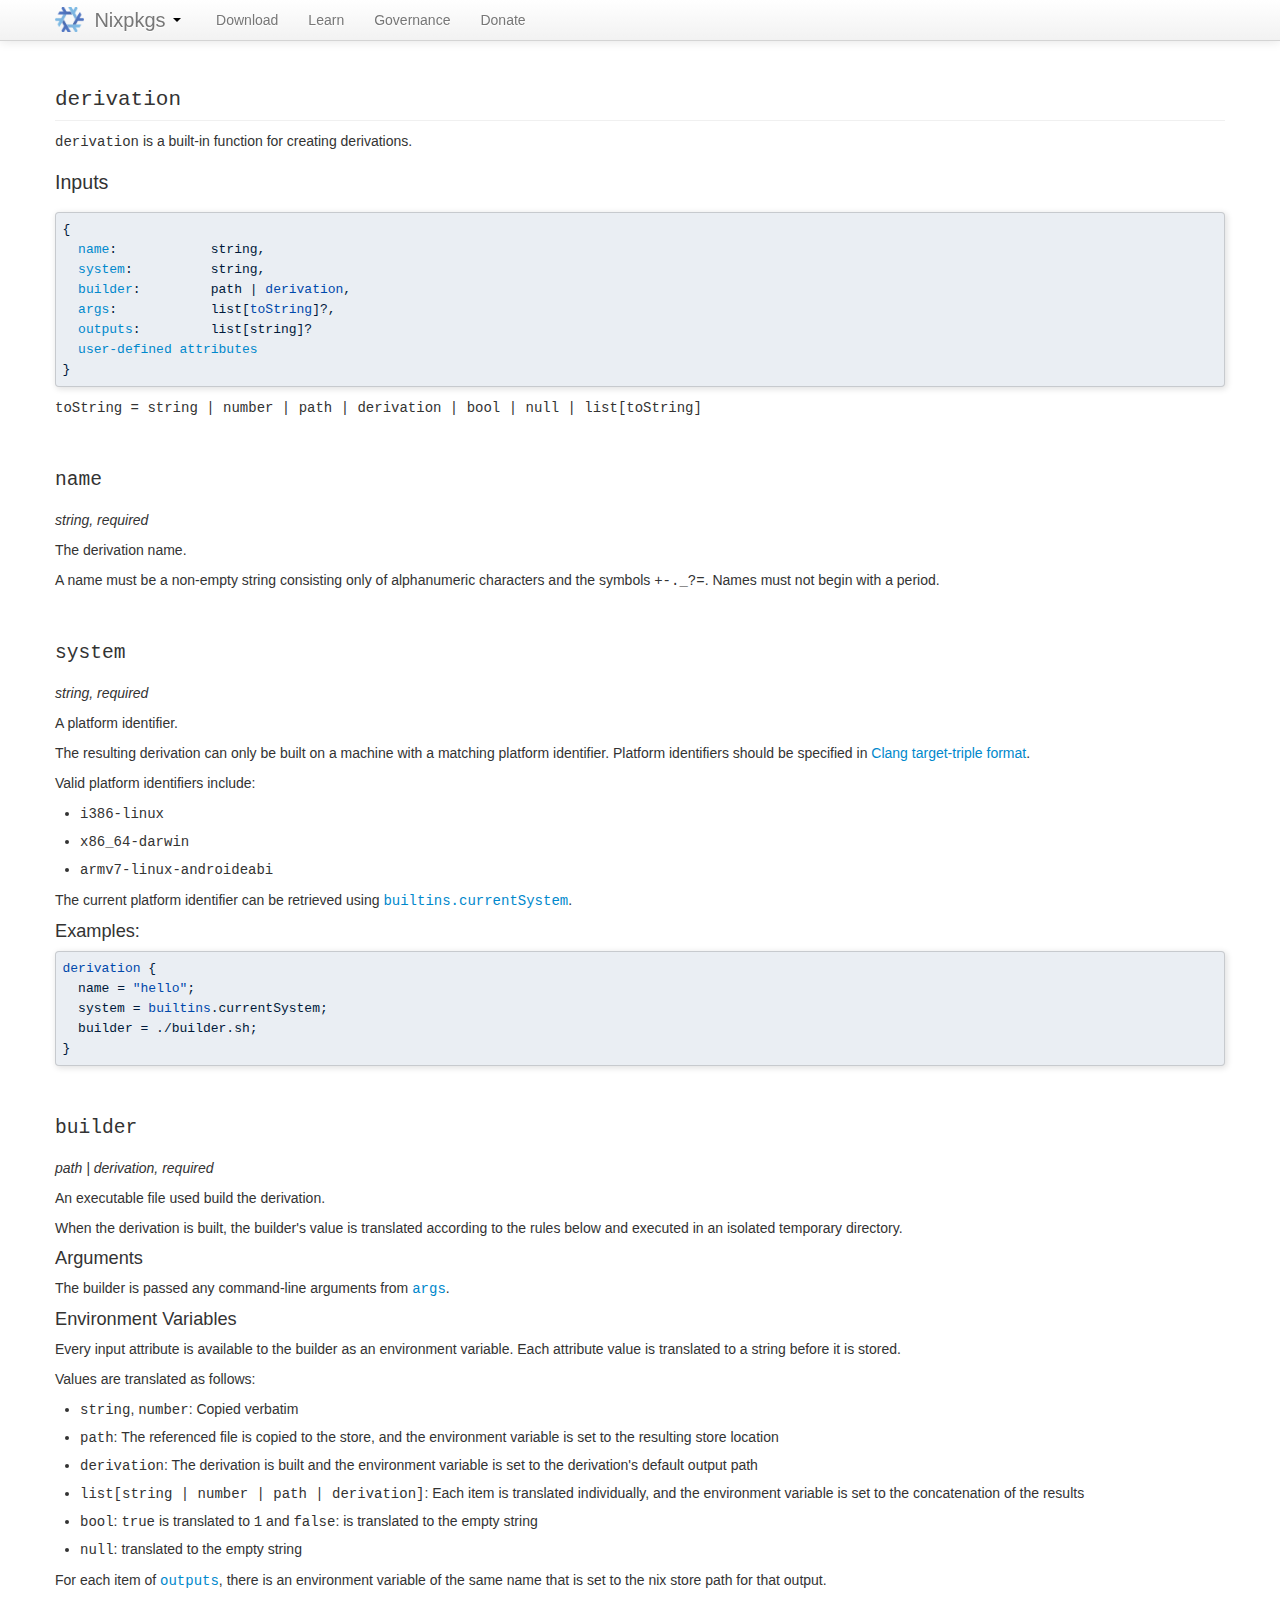
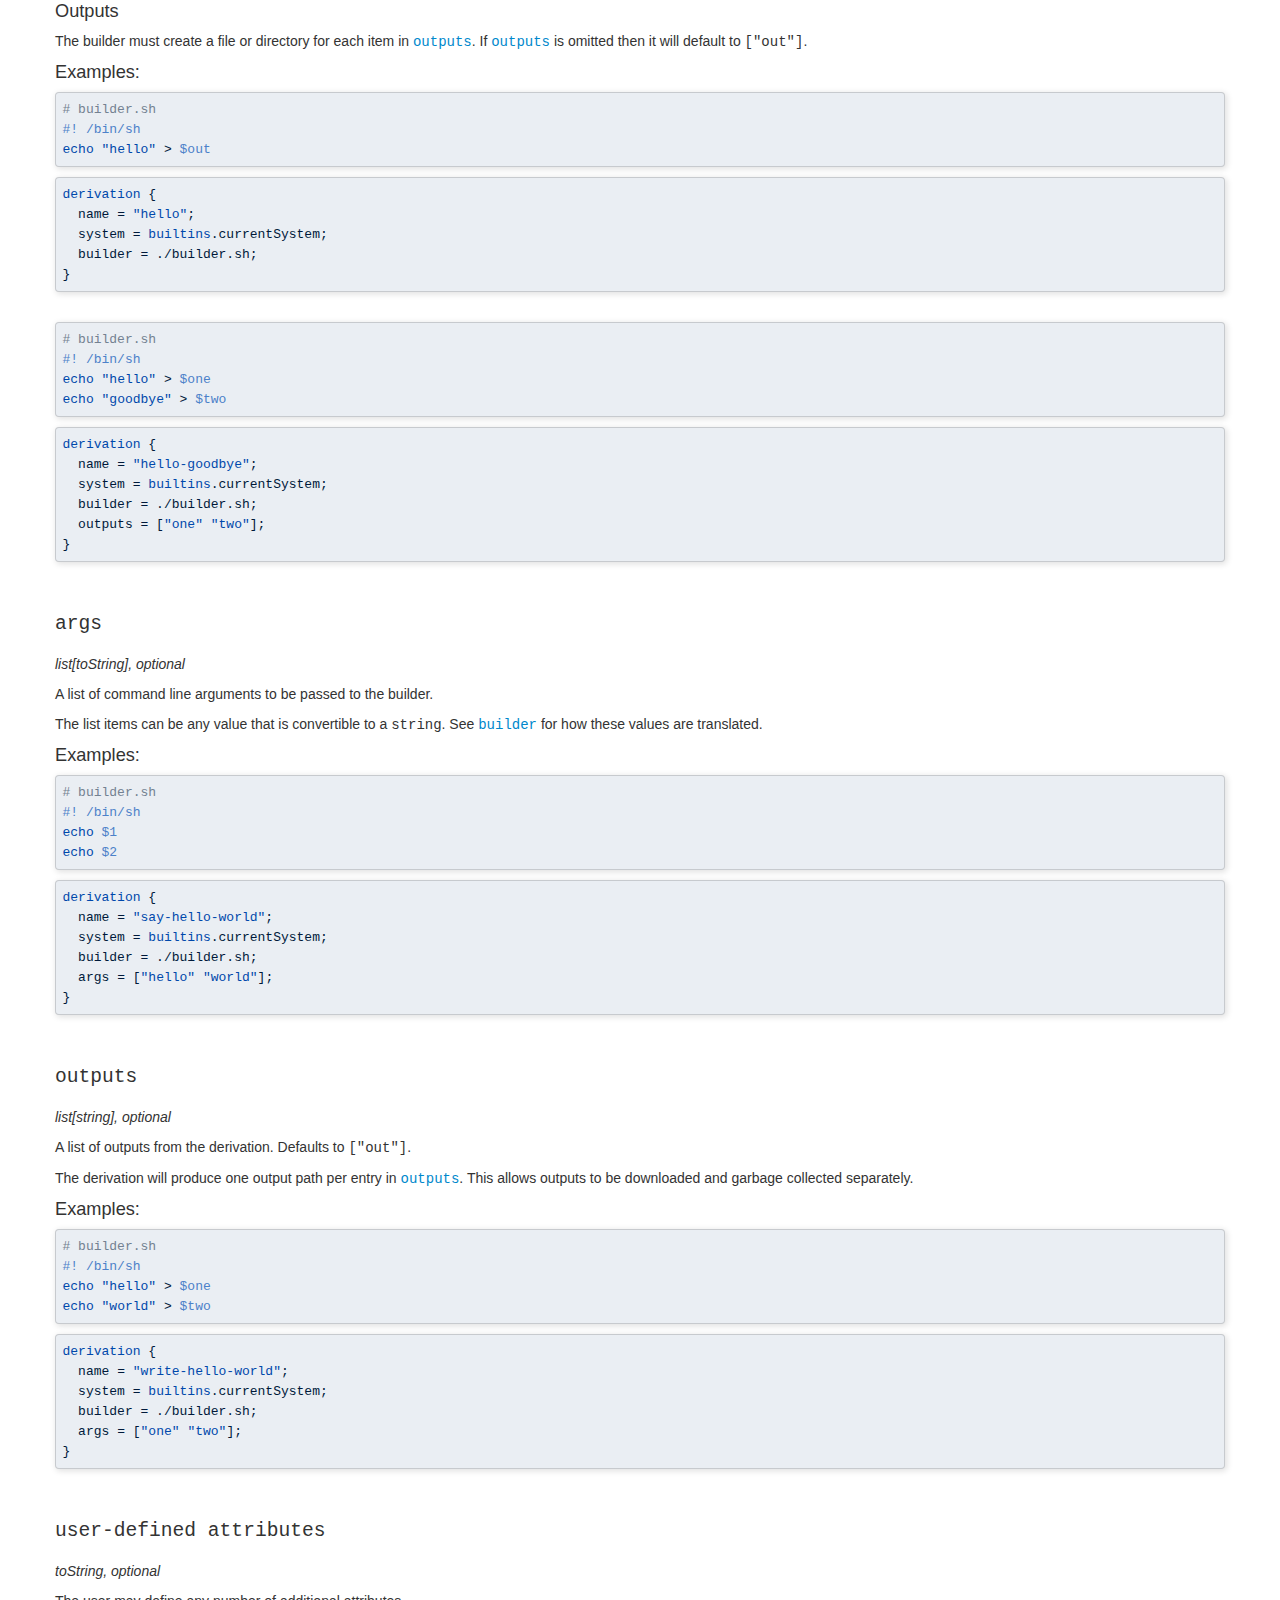
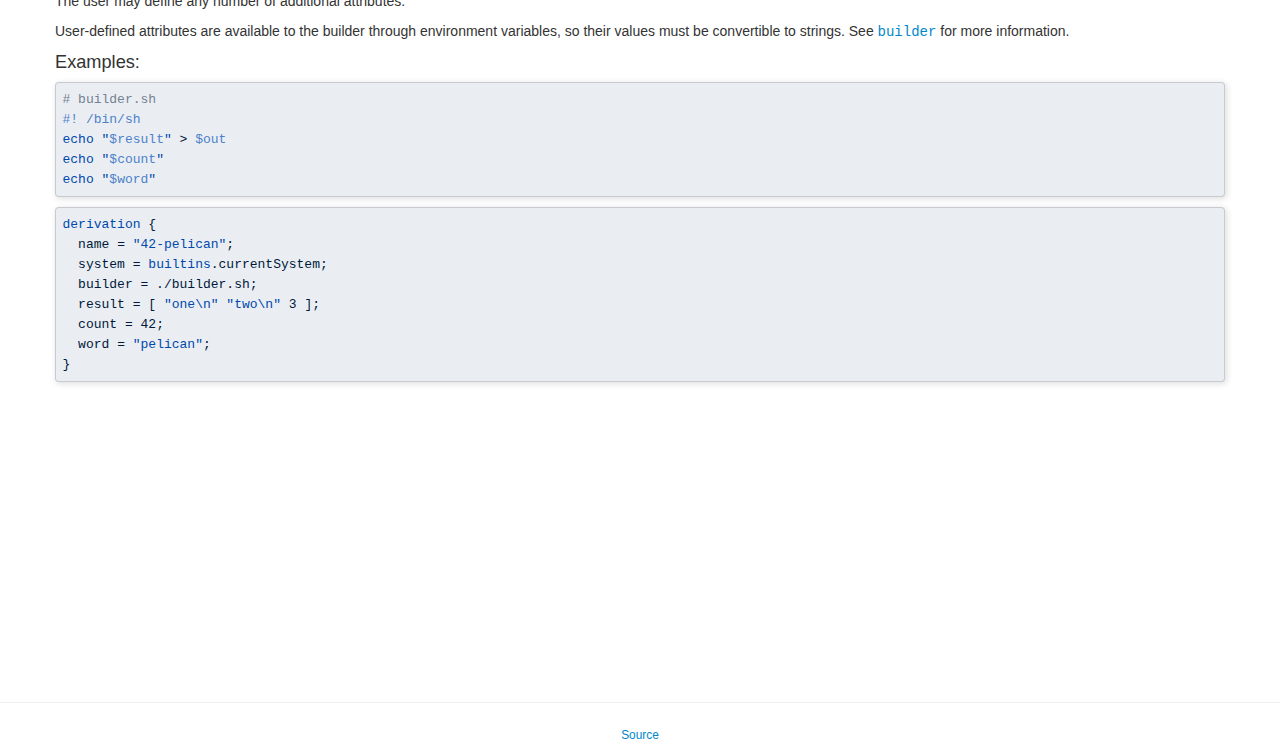
==== derivation.html @ ae9e979e "Fixed some typos" ====
<!DOCTYPE html>
<html lang="en"><head>
  <title>derivation - nixpkgs</title>

  <meta http-equiv="Content-Type" content="text/html; charset=UTF-8">
  <meta http-equiv="X-UA-Compatible" content="IE=Edge">

  <script type="text/javascript" src="Nixpkgs%20manual_files/jquery.js"></script>
  <script type="text/javascript" src="Nixpkgs%20manual_files/jquery-ui.js"></script>

  <meta name="viewport" content="width=device-width, initial-scale=1.0">

  <script type="text/javascript" src="Nixpkgs%20manual_files/bootstrap.js"></script>
  <style class="anchorjs"></style><link rel="stylesheet" href="Nixpkgs%20manual_files/bootstrap.css">

  <link rel="stylesheet" href="Nixpkgs%20manual_files/bootstrap-responsive.css">

  <link rel="stylesheet" href="Nixpkgs%20manual_files/nixos-site.css" type="text/css">

  <link rel="stylesheet" href="Nixpkgs%20manual_files/font-awesome.css">

  <link rel="shortcut icon" type="image/png" href="https://nixos.org/favicon.png">

  <meta name="google-site-verification" content="ir-07nYvo3u3x_VmkTO1wCfYJ8uC-SrVBGR7hZgqPSE">

</head>

<body>

  <div class="navbar navbar-fixed-top">
    <div class="navbar-inner">
      <div class="container">
        <button type="button" class="btn btn-navbar" data-toggle="collapse" data-target=".nav-collapse">
          <span class="icon-bar"></span>
          <span class="icon-bar"></span>
          <span class="icon-bar"></span>
        </button>
        <li class="dropdown brand">
          <a class="dropdown-toggle" href="#" data-toggle="dropdown">
            <img src="Nixpkgs%20manual_files/nix-wiki.png" alt="NixOS" class="logo">            Nixpkgs            <b class="caret"></b>
          </a>
          <ul class="dropdown-menu">
                        <li><a href="https://nixos.org/">Site Home</a></li>
            <li><a href="https://nixos.org/nixos">NixOS</a></li>
            <li><a href="https://nixos.org/nix">Nix</a></li>
            <li><a href="https://nixos.org/nixpkgs">Nixpkgs</a></li>
          </ul>
        </li>

        <div class="nav-collapse collapse">              <ul class="nav pull-left">
                <li><a href="https://nixos.org/download.html">Download</a></li>
                <li><a href="https://nixos.org/learn.html">Learn</a></li>
                <li><a href="https://nixos.org/governance.html">Governance</a></li>
                <li><a href="https://nixos.org/donate.html">Donate</a></li>
              </ul>
              <ul class="nav pull-right">
                <li><a href="https://github.com/NixOS/nixpkgs"><i class="fa fa-github"></i></a></li>
                  </ul>
        </div>
      </div>
    </div>
  </div>

  <div class="container main">
      <script xmlns="http://www.w3.org/1999/xhtml" src="Nixpkgs%20manual_files/highlight.js" type="text/javascript" xml:space="preserve"></script>
      <script xmlns="http://www.w3.org/1999/xhtml" src="Nixpkgs%20manual_files/loader.js" type="text/javascript" xml:space="preserve"></script>
      <link xmlns="http://www.w3.org/1999/xhtml" rel="stylesheet" type="text/css" href="Nixpkgs%20manual_files/overrides.css">
      <link xmlns="http://www.w3.org/1999/xhtml" rel="stylesheet" type="text/css" href="Nixpkgs%20manual_files/mono-blue.css">
      <div xmlns="http://www.w3.org/1999/xhtml" class="docbook">

          <section class="chapter">
              <section class="section">
                  <div class="titlepage">
                      <div>
                          <h2 class="title" style="clear: both">
                              <code class="literal">derivation</code>
                          </h2>
                      </div>
                      <p>
                          <code class="varname">derivation</code> is a built-in function for creating derivations.
                      </p>
                      <h3>Inputs</h3>
                      <pre class="programlisting hljs nix" xml:space="preserve">
{
  <a href="#derivation.name">name</a>:            string,
  <a href="#derivation.system">system</a>:          string,
  <a href="#derivation.builder">builder</a>:         path | derivation,
  <a href="#derivation.args">args</a>:            list[toString]?,
  <a href="#derivation.outputs">outputs</a>:         list[string]?
  <a href="#derivation.user-defined-attributes">user-defined attributes</a>
}</pre>
                      <p>
                          <code class="literal">toString = string | number | path | derivation | bool | null | list[toString]</code>
                      </p>
                      <br />

                      <h3 id="derivation.name"><code class="literal" >name</code></h3>
                      <p><i>string, required</i></p>
                      <p>The derivation name.</p>
                      <p>
                          A name must be a non-empty string consisting only of alphanumeric characters and the symbols
                          <code class="literal">+-._?=</code>. Names must not begin with a period.
                      </p>
                      <br />

                      <h3 id="derivation.system"><code class="literal" >system</code></h3>
                      <p><i>string, required</i></p>
                      <p>A platform identifier.</p>
                      <p>
                          The resulting derivation can only be built on a machine with a matching platform identifier.
                          Platform identifiers should be specified in
                          <a href="https://clang.llvm.org/docs/CrossCompilation.html">Clang target-triple format</a>.
                      </p>
                      <p>Valid platform identifiers include:</p>
                      <ul>
                          <li><code class="literal">i386-linux</code></li>
                          <li><code class="literal">x86_64-darwin</code></li>
                          <li><code class="literal">armv7-linux-androideabi</code></li>
                      </ul>
                      <p>The current platform identifier can be retrieved using
                          <a href="https://nixos.org/nix/manual/#ssec-builtins">
                              <code class="literal">builtins.currentSystem</code></a>.
                      </p>
                      <h4>Examples:</h4>
                      <pre class="programlisting hljs nix" xml:space="preserve">
derivation {
  name = "hello";
  system = builtins.currentSystem;
  builder = ./builder.sh;
}</pre>
                      <br />

                      <h3 id="derivation.builder"><code class="literal" >builder</code></h3>
                      <p><i>path | derivation, required</i></p>
                      <p>
                          An executable file used build the derivation.
                      </p>
                      <p>
                          When the derivation is built, the builder's value is translated according to the
                          rules below and executed in an isolated temporary directory.
                      </p>
                      <h4>Arguments</h4>
                      <p>
                          The builder is passed any command-line arguments from
                          <a href="#derivation.outputs"><code class="literal">args</code></a>.
                      </p>
                      <h4>Environment Variables</h4>
                      <p>
                          Every input attribute is available to the builder as an environment variable. Each attribute
                          value is translated to a string before it is stored.
                      </p>
                      <p>
                          Values are translated as follows:
                          <ul>
                              <li>
                                  <code class="literal">string</code>,
                                  <code class="literal">number</code>: Copied verbatim
                              </li>
                              <li>
                                  <code class="literal">path</code>: The referenced file is copied to the store,
                                  and the environment variable is set to the resulting store location
                              </li>
                              <li>
                                  <code class="literal">derivation</code>: The derivation is built
                                  and the environment variable is set to the derivation's default output path
                              </li>
                              <li>
                                  <code class="literal">list[string | number | path | derivation]</code>:
                                  Each item is translated individually, and the environment variable
                                  is set to the concatenation of the results
                              </li>
                              <li>
                                  <code class="literal">bool</code>:
                                  <code class="literal">true</code> is translated to
                                  <code class="literal">1</code> and
                                  <code class="literal">false</code>: is translated to the empty string
                              </li>
                              <li>
                              <code class="literal">null</code>: translated to the empty string
                              </li>
                          </ul>
                      </p>
                      <p>
                          For each item of <a href="#derivation.outputs"><code class="literal">outputs</code></a>,
                          there is an environment variable of the same name that is set to the nix store path
                          for that output.
                      </p>
                      <h4>Outputs</h4>
                      <p>
                          The builder must create a file or directory for each item in
                          <a href="#derivation.outputs"><code class="literal">outputs</code></a>.
                          If <a href="#derivation.outputs"><code class="literal">outputs</code></a> is omitted then
                          it will default to <code class="literal">["out"]</code>.
                      </p>
                      <h4>Examples:</h4>
                      <pre class="programlisting hljs bash" xml:space="preserve">
# builder.sh
#! /bin/sh
echo "hello" > $out
</pre>
                      <pre class="programlisting hljs nix" xml:space="preserve">
derivation {
  name = "hello";
  system = builtins.currentSystem;
  builder = ./builder.sh;
}</pre>
                      <br />
                      <pre class="programlisting hljs bash" xml:space="preserve">
# builder.sh
#! /bin/sh
echo "hello" > $one
echo "goodbye" > $two</pre>
                      <pre class="programlisting hljs nix" xml:space="preserve">
derivation {
  name = "hello-goodbye";
  system = builtins.currentSystem;
  builder = ./builder.sh;
  outputs = ["one" "two"];
}</pre>
                      <br />

                      <h3 id="derivation.args"><code class="literal">args</code></h3>
                      <p><i>list[toString], optional</i></p>
                      <p>
                          A list of command line arguments to be passed to the builder.
                      </p>
                      <p>
                          The list items can be any value that is convertible to a
                          <code class="literal">string</code>. See
                          <a href="#derivation.builder"><code class="literal">builder</code></a> for how these values
                          are translated.
                      </p>
                      <h4>Examples:</h4>
                      <pre class="programlisting hljs bash" xml:space="preserve">
# builder.sh
#! /bin/sh
echo $1
echo $2</pre>
                      <pre class="programlisting hljs nix" xml:space="preserve">
derivation {
  name = "say-hello-world";
  system = builtins.currentSystem;
  builder = ./builder.sh;
  args = ["hello" "world"];
}</pre>
                      <br />

                      <h3 id="derivation.outputs"><code class="literal">outputs</code></h3>
                      <p><i>list[string], optional</i></p>
                      <p>
                          A list of outputs from the derivation. Defaults to <code class="literal">["out"]</code>.
                      </p>
                      <p>
                          The derivation will produce one output path per entry in
                          <a href="#derivation.outputs"><code class="literal">outputs</code></a>.
                          This allows outputs to be downloaded and garbage collected separately.
                      </p>
                      <h4>Examples:</h4>
                      <pre class="programlisting hljs bash" xml:space="preserve">
# builder.sh
#! /bin/sh
echo "hello" > $one
echo "world" > $two</pre>
                      <pre class="programlisting hljs nix" xml:space="preserve">
derivation {
  name = "write-hello-world";
  system = builtins.currentSystem;
  builder = ./builder.sh;
  args = ["one" "two"];
}</pre>
                      <br />

                      <h3 id="derivation.user-defined-attributes"><code class="literal">user-defined attributes</code></h3>
                      <p><i>toString, optional</i></p>
                      <p>
                          The user may define any number of additional attributes.
                      </p>
                      <p>
                          User-defined attributes are available to the builder through environment variables,
                          so their values must be convertible to strings. See
                          <a href="#derivation.builder"><code class="builder">builder</code></a> for more information.
                      </p>
                      <h4>Examples:</h4>
                      <pre class="programlisting hljs bash" xml:space="preserve">
# builder.sh
#! /bin/sh
echo "$result" > $out
echo "$count"
echo "$word"</pre>
                      <pre class="programlisting hljs nix" xml:space="preserve">
derivation {
  name = "42-pelican";
  system = builtins.currentSystem;
  builder = ./builder.sh;
  result = [ "one\n" "two\n" 3 ];
  count = 42;
  word = "pelican";
}</pre>
                      <br />

                      <div style="min-height: 30vh">
                          <!-- padding so that make the final item sits higher on the screen when in focus -->
                      </div>

                  </div>
              </section>
          </section>
  </div>

  </div><ul xmlns="http://www.w3.org/1999/xhtml" class="hidden"></ul>

    <div class="footer">
      <hr>
      <center>
        <small class="muted">          <a href="https://github.com/NixOS/nixpkgs/tree/master/doc">Source</a>        </small>
      </center>
    </div>

  </div>

  <script>
    $(document).ready(function () {
      $(".nixos-popover").popover({});
    });
  </script>
  <script src="Nixpkgs%20manual_files/anchor.js"></script>
  <script>
    anchors.add('h1,h2,h3');
  </script>



</body></html>
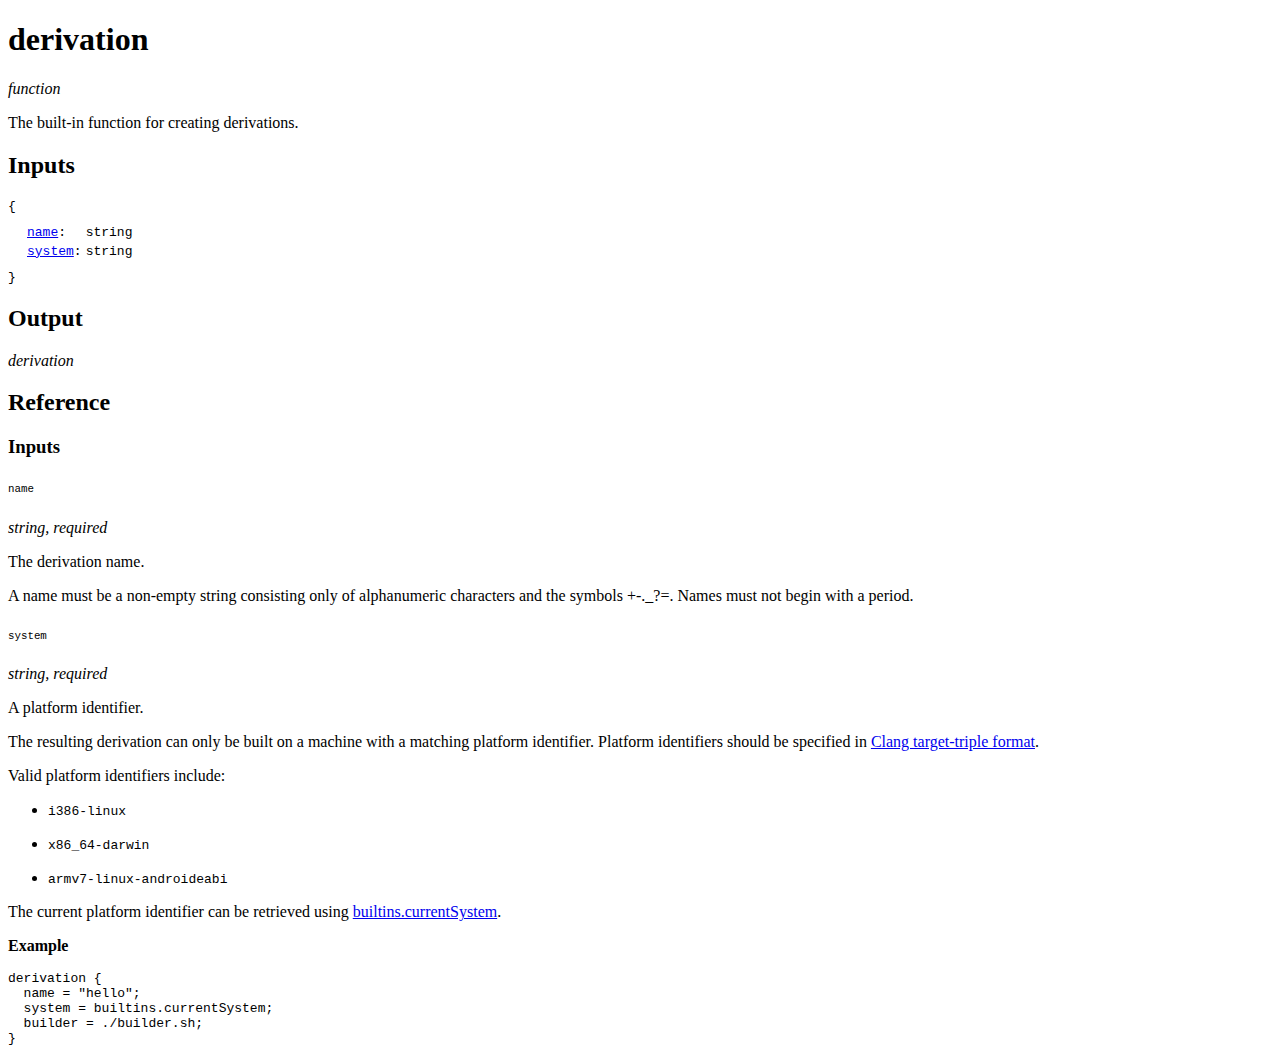
==== commit 6fc4f0d6: "add lists to markup" ====
--- a/derivation.html
+++ b/derivation.html
@@ -1,333 +1,70 @@
-<!DOCTYPE html>
-<html lang="en"><head>
-  <title>derivation - nixpkgs</title>
-
-  <meta http-equiv="Content-Type" content="text/html; charset=UTF-8">
-  <meta http-equiv="X-UA-Compatible" content="IE=Edge">
-
-  <script type="text/javascript" src="Nixpkgs%20manual_files/jquery.js"></script>
-  <script type="text/javascript" src="Nixpkgs%20manual_files/jquery-ui.js"></script>
-
-  <meta name="viewport" content="width=device-width, initial-scale=1.0">
-
-  <script type="text/javascript" src="Nixpkgs%20manual_files/bootstrap.js"></script>
-  <style class="anchorjs"></style><link rel="stylesheet" href="Nixpkgs%20manual_files/bootstrap.css">
-
-  <link rel="stylesheet" href="Nixpkgs%20manual_files/bootstrap-responsive.css">
-
-  <link rel="stylesheet" href="Nixpkgs%20manual_files/nixos-site.css" type="text/css">
-
-  <link rel="stylesheet" href="Nixpkgs%20manual_files/font-awesome.css">
-
-  <link rel="shortcut icon" type="image/png" href="https://nixos.org/favicon.png">
-
-  <meta name="google-site-verification" content="ir-07nYvo3u3x_VmkTO1wCfYJ8uC-SrVBGR7hZgqPSE">
-
+<!doctype html>
+<head>
+<meta charset="UTF-8">
+<title>derivation</title>
+<link rel="stylesheet" href="style.css">
+<link rel="preconnect" href="https://fonts.googleapis.com">
+<link rel="preconnect" href="https://fonts.gstatic.com" crossorigin>
+<link href="https://fonts.googleapis.com/css2?family=Overpass:wght@100;200;300;400;500;600;700;800;900&family=Roboto:wght@100;300;400;500;700;900&display=swap" rel="stylesheet">
 </head>
-
 <body>
-
-  <div class="navbar navbar-fixed-top">
-    <div class="navbar-inner">
-      <div class="container">
-        <button type="button" class="btn btn-navbar" data-toggle="collapse" data-target=".nav-collapse">
-          <span class="icon-bar"></span>
-          <span class="icon-bar"></span>
-          <span class="icon-bar"></span>
-        </button>
-        <li class="dropdown brand">
-          <a class="dropdown-toggle" href="#" data-toggle="dropdown">
-            <img src="Nixpkgs%20manual_files/nix-wiki.png" alt="NixOS" class="logo">            Nixpkgs            <b class="caret"></b>
-          </a>
-          <ul class="dropdown-menu">
-                        <li><a href="https://nixos.org/">Site Home</a></li>
-            <li><a href="https://nixos.org/nixos">NixOS</a></li>
-            <li><a href="https://nixos.org/nix">Nix</a></li>
-            <li><a href="https://nixos.org/nixpkgs">Nixpkgs</a></li>
-          </ul>
-        </li>
-
-        <div class="nav-collapse collapse">              <ul class="nav pull-left">
-                <li><a href="https://nixos.org/download.html">Download</a></li>
-                <li><a href="https://nixos.org/learn.html">Learn</a></li>
-                <li><a href="https://nixos.org/governance.html">Governance</a></li>
-                <li><a href="https://nixos.org/donate.html">Donate</a></li>
-              </ul>
-              <ul class="nav pull-right">
-                <li><a href="https://github.com/NixOS/nixpkgs"><i class="fa fa-github"></i></a></li>
-                  </ul>
-        </div>
-      </div>
-    </div>
-  </div>
-
-  <div class="container main">
-      <script xmlns="http://www.w3.org/1999/xhtml" src="Nixpkgs%20manual_files/highlight.js" type="text/javascript" xml:space="preserve"></script>
-      <script xmlns="http://www.w3.org/1999/xhtml" src="Nixpkgs%20manual_files/loader.js" type="text/javascript" xml:space="preserve"></script>
-      <link xmlns="http://www.w3.org/1999/xhtml" rel="stylesheet" type="text/css" href="Nixpkgs%20manual_files/overrides.css">
-      <link xmlns="http://www.w3.org/1999/xhtml" rel="stylesheet" type="text/css" href="Nixpkgs%20manual_files/mono-blue.css">
-      <div xmlns="http://www.w3.org/1999/xhtml" class="docbook">
-
-          <section class="chapter">
-              <section class="section">
-                  <div class="titlepage">
-                      <div>
-                          <h2 class="title" style="clear: both">
-                              <code class="literal">derivation</code>
-                          </h2>
-                      </div>
-                      <p>
-                          <code class="varname">derivation</code> is a built-in function for creating derivations.
-                      </p>
-                      <h3>Inputs</h3>
-                      <pre class="programlisting hljs nix" xml:space="preserve">
-{
-  <a href="#derivation.name">name</a>:            string,
-  <a href="#derivation.system">system</a>:          string,
-  <a href="#derivation.builder">builder</a>:         path | derivation,
-  <a href="#derivation.args">args</a>:            list[toString]?,
-  <a href="#derivation.outputs">outputs</a>:         list[string]?
-  <a href="#derivation.user-defined-attributes">user-defined attributes</a>
-}</pre>
-                      <p>
-                          <code class="literal">toString = string | number | path | derivation | bool | null | list[toString]</code>
-                      </p>
-                      <br />
-
-                      <h3 id="derivation.name"><code class="literal" >name</code></h3>
-                      <p><i>string, required</i></p>
-                      <p>The derivation name.</p>
-                      <p>
-                          A name must be a non-empty string consisting only of alphanumeric characters and the symbols
-                          <code class="literal">+-._?=</code>. Names must not begin with a period.
-                      </p>
-                      <br />
-
-                      <h3 id="derivation.system"><code class="literal" >system</code></h3>
-                      <p><i>string, required</i></p>
-                      <p>A platform identifier.</p>
-                      <p>
-                          The resulting derivation can only be built on a machine with a matching platform identifier.
-                          Platform identifiers should be specified in
-                          <a href="https://clang.llvm.org/docs/CrossCompilation.html">Clang target-triple format</a>.
-                      </p>
-                      <p>Valid platform identifiers include:</p>
-                      <ul>
-                          <li><code class="literal">i386-linux</code></li>
-                          <li><code class="literal">x86_64-darwin</code></li>
-                          <li><code class="literal">armv7-linux-androideabi</code></li>
-                      </ul>
-                      <p>The current platform identifier can be retrieved using
-                          <a href="https://nixos.org/nix/manual/#ssec-builtins">
-                              <code class="literal">builtins.currentSystem</code></a>.
-                      </p>
-                      <h4>Examples:</h4>
-                      <pre class="programlisting hljs nix" xml:space="preserve">
-derivation {
+<h1>derivation</h1>
+<p><i>function</i></p><p>The built-in function for creating derivations.</p>
+<h2>Inputs</h2>
+<div class="code">
+<code><p style="margin-top: 0.5rem; margin-bottom: 0.5rem;">{</p>
+<table style="padding-left: 1rem;">
+<tbody>
+<tr>
+<td><a href="#reference-inputs-name">name</a>:</td>
+<td>string</td>
+</tr>
+<tr>
+<td><a href="#reference-inputs-system">system</a>:</td>
+<td>string</td>
+</tr>
+</tbody>
+</table>
+<p style="margin-top: 0.5rem; margin-bottom: 0.5rem">}</p>
+</code>
+</div>
+<h2>Output</h2>
+<i><p>derivation</i></p>
+<h2>Reference</h2>
+<h3>Inputs</h3>
+<h5 id="reference-inputs-name" style="font-weight: 500;"><code>name</code></h5>
+<p><i>string, required</i></p><p>
+The derivation name.</p>
+<p>
+A name must be a non-empty string consisting only of alphanumeric characters and the symbols +-._?=. Names must not begin with a period.</p>
+<h5 id="reference-inputs-system" style="font-weight: 500;"><code>system</code></h5>
+<p><i>string, required</i></p><p>
+A platform identifier.</p>
+<p>
+The resulting derivation can only be built on a machine with a matching platform identifier. Platform identifiers should be specified in <a href=https://clang.llvm.org/docs/CrossCompilation.html>Clang target-triple format</a>.</p>
+<p>
+Valid platform identifiers include:</p>
+<ul>
+<li>
+<p>
+<code>i386-linux</code></p>
+</li>
+<li>
+<p>
+<code>x86_64-darwin</code></p>
+</li>
+<li>
+<p>
+<code>armv7-linux-androideabi</code></p>
+</li>
+</ul>
+<p>
+The current platform identifier can be retrieved using <a href=https://nixos.org/nix/manual/#ssec-builtins>builtins.currentSystem</a>.</p>
+<p>
+<b>Example</b></p>
+<pre><code>derivation {
   name = "hello";
   system = builtins.currentSystem;
   builder = ./builder.sh;
-}</pre>
-                      <br />
-
-                      <h3 id="derivation.builder"><code class="literal" >builder</code></h3>
-                      <p><i>path | derivation, required</i></p>
-                      <p>
-                          An executable file used build the derivation.
-                      </p>
-                      <p>
-                          When the derivation is built, the builder's value is translated according to the
-                          rules below and executed in an isolated temporary directory.
-                      </p>
-                      <h4>Arguments</h4>
-                      <p>
-                          The builder is passed any command-line arguments from
-                          <a href="#derivation.outputs"><code class="literal">args</code></a>.
-                      </p>
-                      <h4>Environment Variables</h4>
-                      <p>
-                          Every input attribute is available to the builder as an environment variable. Each attribute
-                          value is translated to a string before it is stored.
-                      </p>
-                      <p>
-                          Values are translated as follows:
-                          <ul>
-                              <li>
-                                  <code class="literal">string</code>,
-                                  <code class="literal">number</code>: Copied verbatim
-                              </li>
-                              <li>
-                                  <code class="literal">path</code>: The referenced file is copied to the store,
-                                  and the environment variable is set to the resulting store location
-                              </li>
-                              <li>
-                                  <code class="literal">derivation</code>: The derivation is built
-                                  and the environment variable is set to the derivation's default output path
-                              </li>
-                              <li>
-                                  <code class="literal">list[string | number | path | derivation]</code>:
-                                  Each item is translated individually, and the environment variable
-                                  is set to the concatenation of the results
-                              </li>
-                              <li>
-                                  <code class="literal">bool</code>:
-                                  <code class="literal">true</code> is translated to
-                                  <code class="literal">1</code> and
-                                  <code class="literal">false</code>: is translated to the empty string
-                              </li>
-                              <li>
-                              <code class="literal">null</code>: translated to the empty string
-                              </li>
-                          </ul>
-                      </p>
-                      <p>
-                          For each item of <a href="#derivation.outputs"><code class="literal">outputs</code></a>,
-                          there is an environment variable of the same name that is set to the nix store path
-                          for that output.
-                      </p>
-                      <h4>Outputs</h4>
-                      <p>
-                          The builder must create a file or directory for each item in
-                          <a href="#derivation.outputs"><code class="literal">outputs</code></a>.
-                          If <a href="#derivation.outputs"><code class="literal">outputs</code></a> is omitted then
-                          it will default to <code class="literal">["out"]</code>.
-                      </p>
-                      <h4>Examples:</h4>
-                      <pre class="programlisting hljs bash" xml:space="preserve">
-# builder.sh
-#! /bin/sh
-echo "hello" > $out
-</pre>
-                      <pre class="programlisting hljs nix" xml:space="preserve">
-derivation {
-  name = "hello";
-  system = builtins.currentSystem;
-  builder = ./builder.sh;
-}</pre>
-                      <br />
-                      <pre class="programlisting hljs bash" xml:space="preserve">
-# builder.sh
-#! /bin/sh
-echo "hello" > $one
-echo "goodbye" > $two</pre>
-                      <pre class="programlisting hljs nix" xml:space="preserve">
-derivation {
-  name = "hello-goodbye";
-  system = builtins.currentSystem;
-  builder = ./builder.sh;
-  outputs = ["one" "two"];
-}</pre>
-                      <br />
-
-                      <h3 id="derivation.args"><code class="literal">args</code></h3>
-                      <p><i>list[toString], optional</i></p>
-                      <p>
-                          A list of command line arguments to be passed to the builder.
-                      </p>
-                      <p>
-                          The list items can be any value that is convertible to a
-                          <code class="literal">string</code>. See
-                          <a href="#derivation.builder"><code class="literal">builder</code></a> for how these values
-                          are translated.
-                      </p>
-                      <h4>Examples:</h4>
-                      <pre class="programlisting hljs bash" xml:space="preserve">
-# builder.sh
-#! /bin/sh
-echo $1
-echo $2</pre>
-                      <pre class="programlisting hljs nix" xml:space="preserve">
-derivation {
-  name = "say-hello-world";
-  system = builtins.currentSystem;
-  builder = ./builder.sh;
-  args = ["hello" "world"];
-}</pre>
-                      <br />
-
-                      <h3 id="derivation.outputs"><code class="literal">outputs</code></h3>
-                      <p><i>list[string], optional</i></p>
-                      <p>
-                          A list of outputs from the derivation. Defaults to <code class="literal">["out"]</code>.
-                      </p>
-                      <p>
-                          The derivation will produce one output path per entry in
-                          <a href="#derivation.outputs"><code class="literal">outputs</code></a>.
-                          This allows outputs to be downloaded and garbage collected separately.
-                      </p>
-                      <h4>Examples:</h4>
-                      <pre class="programlisting hljs bash" xml:space="preserve">
-# builder.sh
-#! /bin/sh
-echo "hello" > $one
-echo "world" > $two</pre>
-                      <pre class="programlisting hljs nix" xml:space="preserve">
-derivation {
-  name = "write-hello-world";
-  system = builtins.currentSystem;
-  builder = ./builder.sh;
-  args = ["one" "two"];
-}</pre>
-                      <br />
-
-                      <h3 id="derivation.user-defined-attributes"><code class="literal">user-defined attributes</code></h3>
-                      <p><i>toString, optional</i></p>
-                      <p>
-                          The user may define any number of additional attributes.
-                      </p>
-                      <p>
-                          User-defined attributes are available to the builder through environment variables,
-                          so their values must be convertible to strings. See
-                          <a href="#derivation.builder"><code class="builder">builder</code></a> for more information.
-                      </p>
-                      <h4>Examples:</h4>
-                      <pre class="programlisting hljs bash" xml:space="preserve">
-# builder.sh
-#! /bin/sh
-echo "$result" > $out
-echo "$count"
-echo "$word"</pre>
-                      <pre class="programlisting hljs nix" xml:space="preserve">
-derivation {
-  name = "42-pelican";
-  system = builtins.currentSystem;
-  builder = ./builder.sh;
-  result = [ "one\n" "two\n" 3 ];
-  count = 42;
-  word = "pelican";
-}</pre>
-                      <br />
-
-                      <div style="min-height: 30vh">
-                          <!-- padding so that make the final item sits higher on the screen when in focus -->
-                      </div>
-
-                  </div>
-              </section>
-          </section>
-  </div>
-
-  </div><ul xmlns="http://www.w3.org/1999/xhtml" class="hidden"></ul>
-
-    <div class="footer">
-      <hr>
-      <center>
-        <small class="muted">          <a href="https://github.com/NixOS/nixpkgs/tree/master/doc">Source</a>        </small>
-      </center>
-    </div>
-
-  </div>
-
-  <script>
-    $(document).ready(function () {
-      $(".nixos-popover").popover({});
-    });
-  </script>
-  <script src="Nixpkgs%20manual_files/anchor.js"></script>
-  <script>
-    anchors.add('h1,h2,h3');
-  </script>
-
-
-
-</body></html>
+}</code></pre>
+</body>
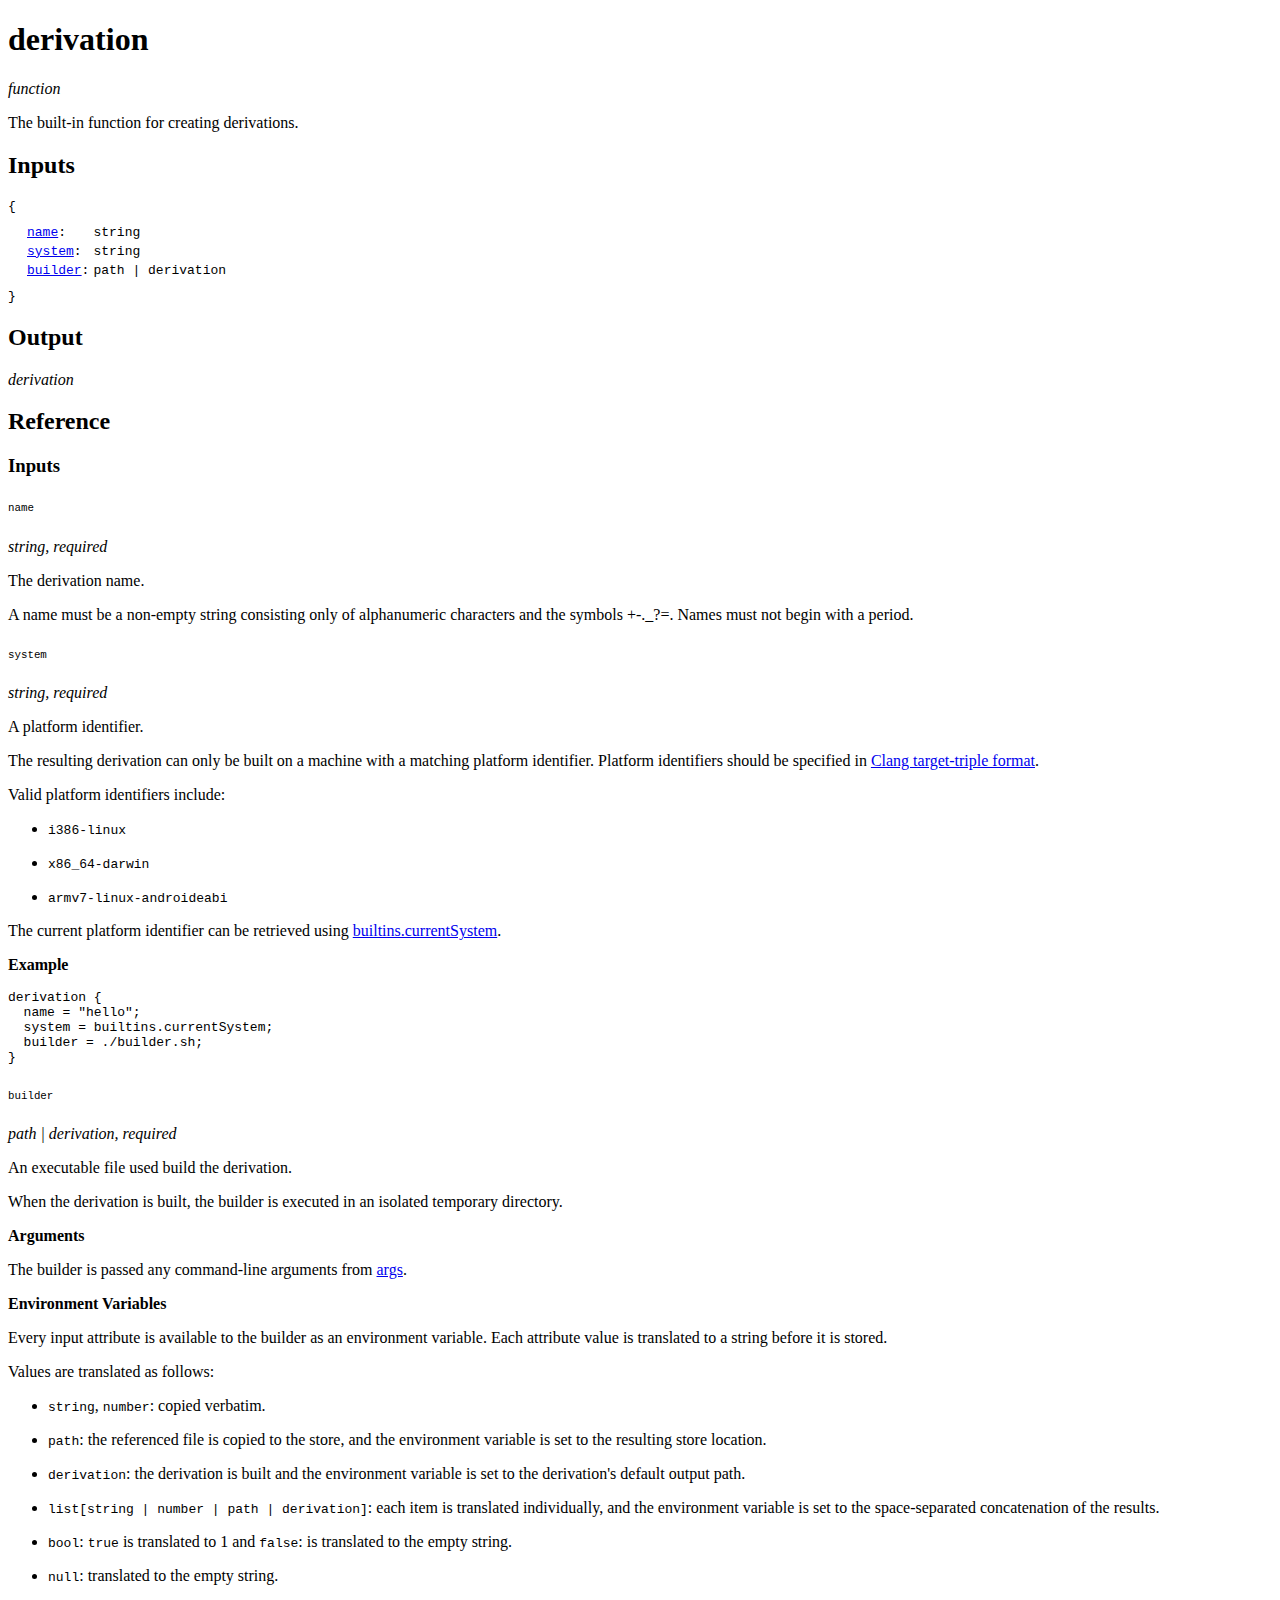
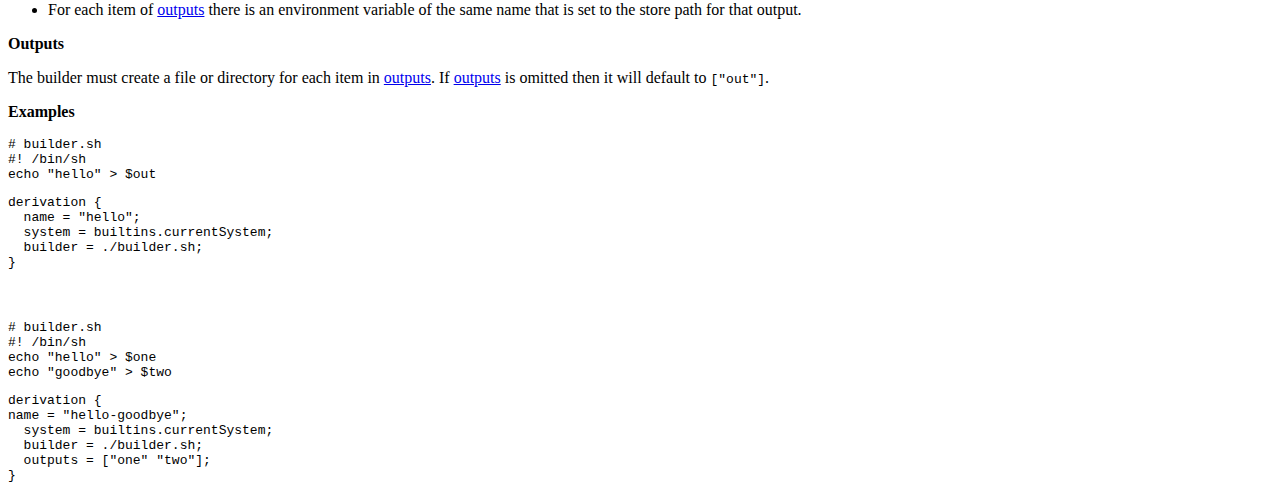
==== commit 4a4e87f7: "port builder docs" ====
--- a/derivation.html
+++ b/derivation.html
@@ -22,6 +22,10 @@
 <tr>
 <td><a href="#reference-inputs-system">system</a>:</td>
 <td>string</td>
+</tr>
+<tr>
+<td><a href="#reference-inputs-builder">builder</a>:</td>
+<td>path | derivation</td>
 </tr>
 </tbody>
 </table>
@@ -67,4 +71,75 @@
   system = builtins.currentSystem;
   builder = ./builder.sh;
 }</code></pre>
+<h5 id="reference-inputs-builder" style="font-weight: 500;"><code>builder</code></h5>
+<p><i>path | derivation, required</i></p><p>
+An executable file used build the derivation.</p>
+<p>
+When the derivation is built, the builder is executed in an isolated temporary directory.</p>
+<p>
+<b>Arguments</b></p>
+<p>
+The builder is passed any command-line arguments from <a href=#reference-inputs-args>args</a>.</p>
+<p>
+<b>Environment Variables</b></p>
+<p>
+Every input attribute is available to the builder as an environment variable. Each attribute value is translated to a string before it is stored.</p>
+<p>
+Values are translated as follows:</p>
+<ul>
+<li>
+<p>
+<code>string</code>, <code>number</code>: copied verbatim.</p>
+</li>
+<li>
+<p>
+<code>path</code>: the referenced file is copied to the store, and the environment variable is set to the resulting store location.</p>
+</li>
+<li>
+<p>
+<code>derivation</code>: the derivation is built and the environment variable is set to the derivation's default output path.</p>
+</li>
+<li>
+<p>
+<code>list[string | number | path | derivation]</code>: each item is translated individually, and the environment variable is set to the space-separated concatenation of the results.</p>
+</li>
+<li>
+<p>
+<code>bool</code>: <code>true</code> is translated to 1 and <code>false</code>: is translated to the empty string.</p>
+</li>
+<li>
+<p>
+<code>null</code>: translated to the empty string.</p>
+</li>
+<li>
+<p>
+For each item of <a href=#reference-inputs-outputs>outputs</a> there is an environment variable of the same name that is set to the store path for that output.</p>
+</li>
+</ul>
+<p>
+<b>Outputs</b></p>
+<p>
+The builder must create a file or directory for each item in <a href=#reference-inputs-outputs>outputs</a>. If <a href=#reference-inputs-outputs>outputs</a> is omitted then it will default to <code>["out"]</code>.</p>
+<p>
+<b>Examples</b></p>
+<pre><code># builder.sh
+#! /bin/sh
+echo "hello" > $out</code></pre>
+<pre><code>derivation {
+  name = "hello";
+  system = builtins.currentSystem;
+  builder = ./builder.sh;
+}</code></pre>
+<p>
+&nbsp;</p>
+<pre><code># builder.sh
+#! /bin/sh
+echo "hello" > $one
+echo "goodbye" > $two</code></pre>
+<pre><code>derivation {
+name = "hello-goodbye";
+  system = builtins.currentSystem;
+  builder = ./builder.sh;
+  outputs = ["one" "two"];
+}</code></pre>
 </body>
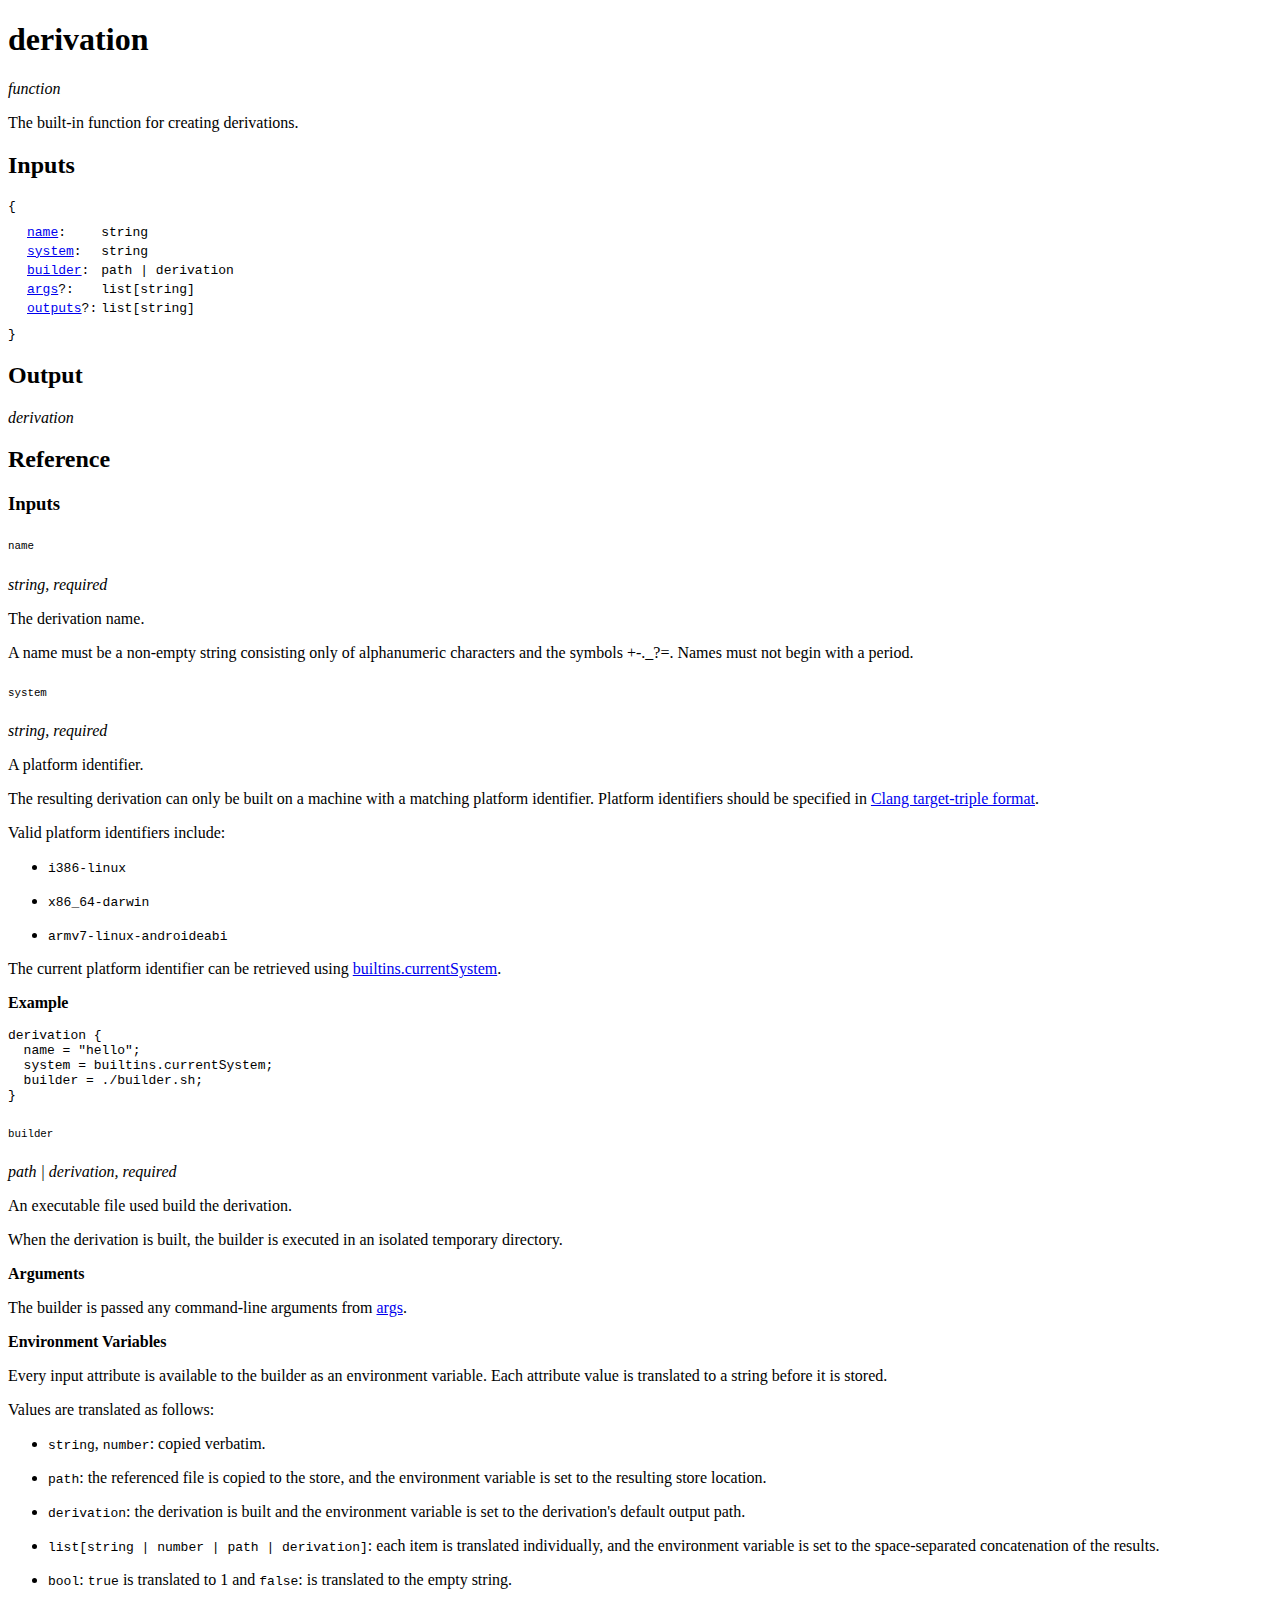
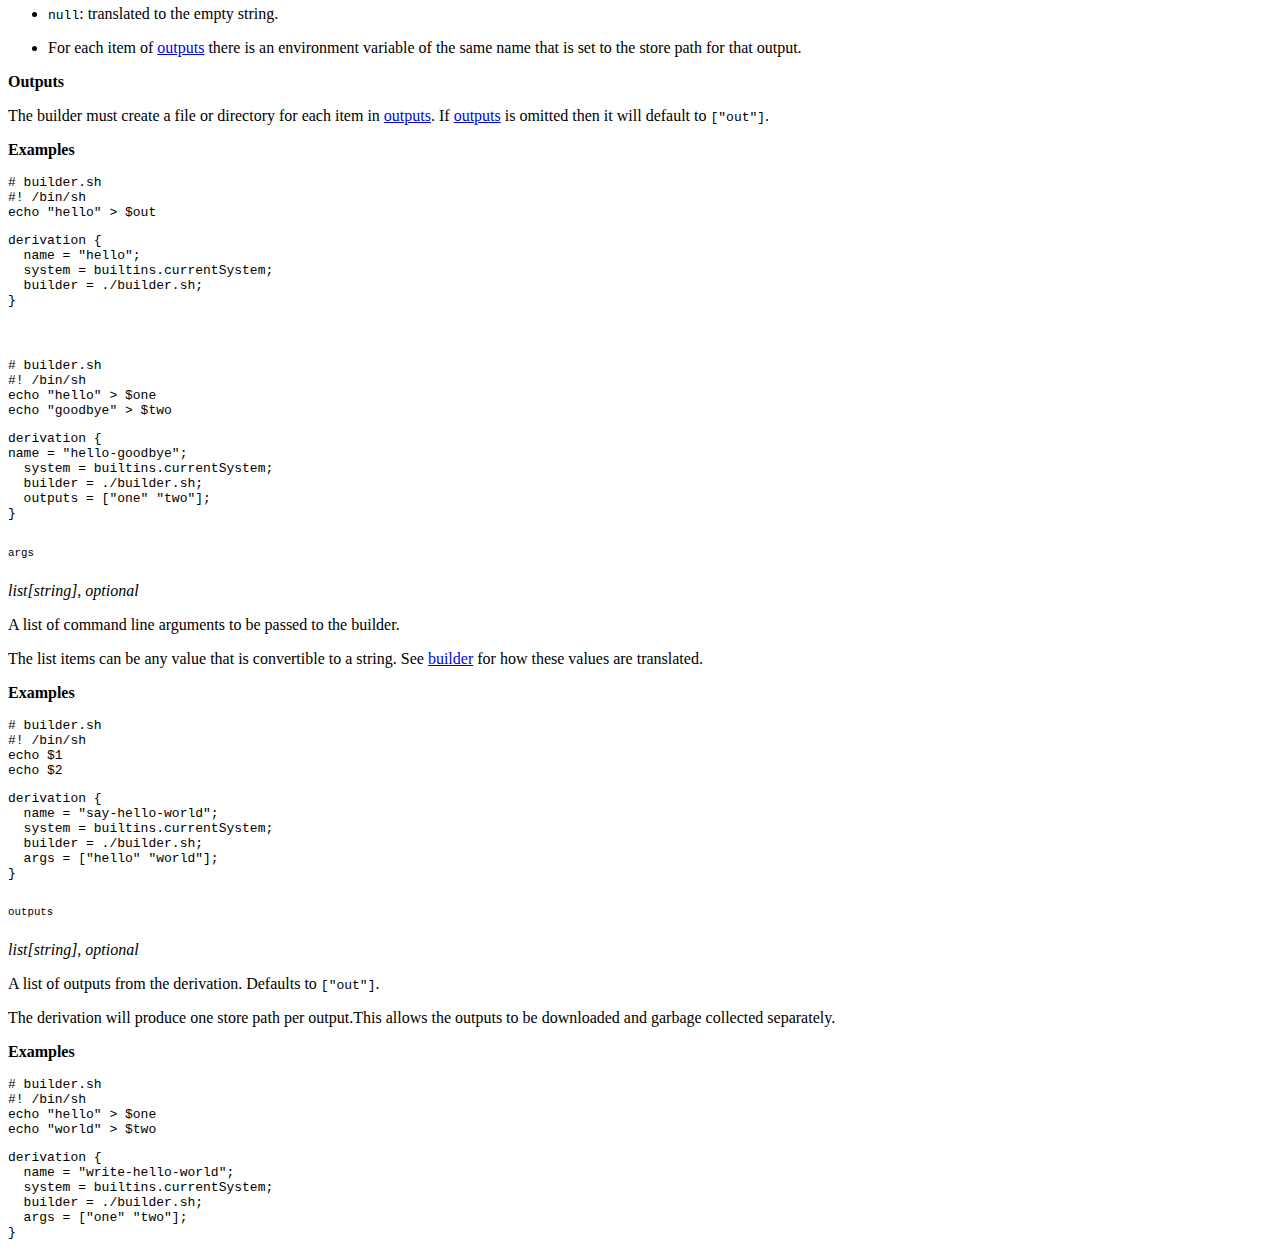
==== commit fb5b8bc2: "add args and outputs" ====
--- a/derivation.html
+++ b/derivation.html
@@ -26,6 +26,14 @@
 <tr>
 <td><a href="#reference-inputs-builder">builder</a>:</td>
 <td>path | derivation</td>
+</tr>
+<tr>
+<td><a href="#reference-inputs-args">args</a>?:</td>
+<td>list[string]</td>
+</tr>
+<tr>
+<td><a href="#reference-inputs-outputs">outputs</a>?:</td>
+<td>list[string]</td>
 </tr>
 </tbody>
 </table>
@@ -142,4 +150,38 @@
   builder = ./builder.sh;
   outputs = ["one" "two"];
 }</code></pre>
+<h5 id="reference-inputs-args" style="font-weight: 500;"><code>args</code></h5>
+<p><i>list[string], optional</i></p><p>
+A list of command line arguments to be passed to the builder.</p>
+<p>
+The list items can be any value that is convertible to a string. See <a href=#references-inputs-builder>builder</a> for how these values are translated.</p>
+<p>
+<b>Examples</b></p>
+<pre><code># builder.sh
+#! /bin/sh
+echo $1
+echo $2</code></pre>
+<pre><code>derivation {
+  name = "say-hello-world";
+  system = builtins.currentSystem;
+  builder = ./builder.sh;
+  args = ["hello" "world"];
+}</code></pre>
+<h5 id="reference-inputs-outputs" style="font-weight: 500;"><code>outputs</code></h5>
+<p><i>list[string], optional</i></p><p>
+A list of outputs from the derivation. Defaults to <code>["out"]</code>.</p>
+<p>
+The derivation will produce one store path per output.This allows the outputs to be downloaded and garbage collected separately.</p>
+<p>
+<b>Examples</b></p>
+<pre><code># builder.sh
+#! /bin/sh
+echo "hello" > $one
+echo "world" > $two</code></pre>
+<pre><code>derivation {
+  name = "write-hello-world";
+  system = builtins.currentSystem;
+  builder = ./builder.sh;
+  args = ["one" "two"];
+}</code></pre>
 </body>
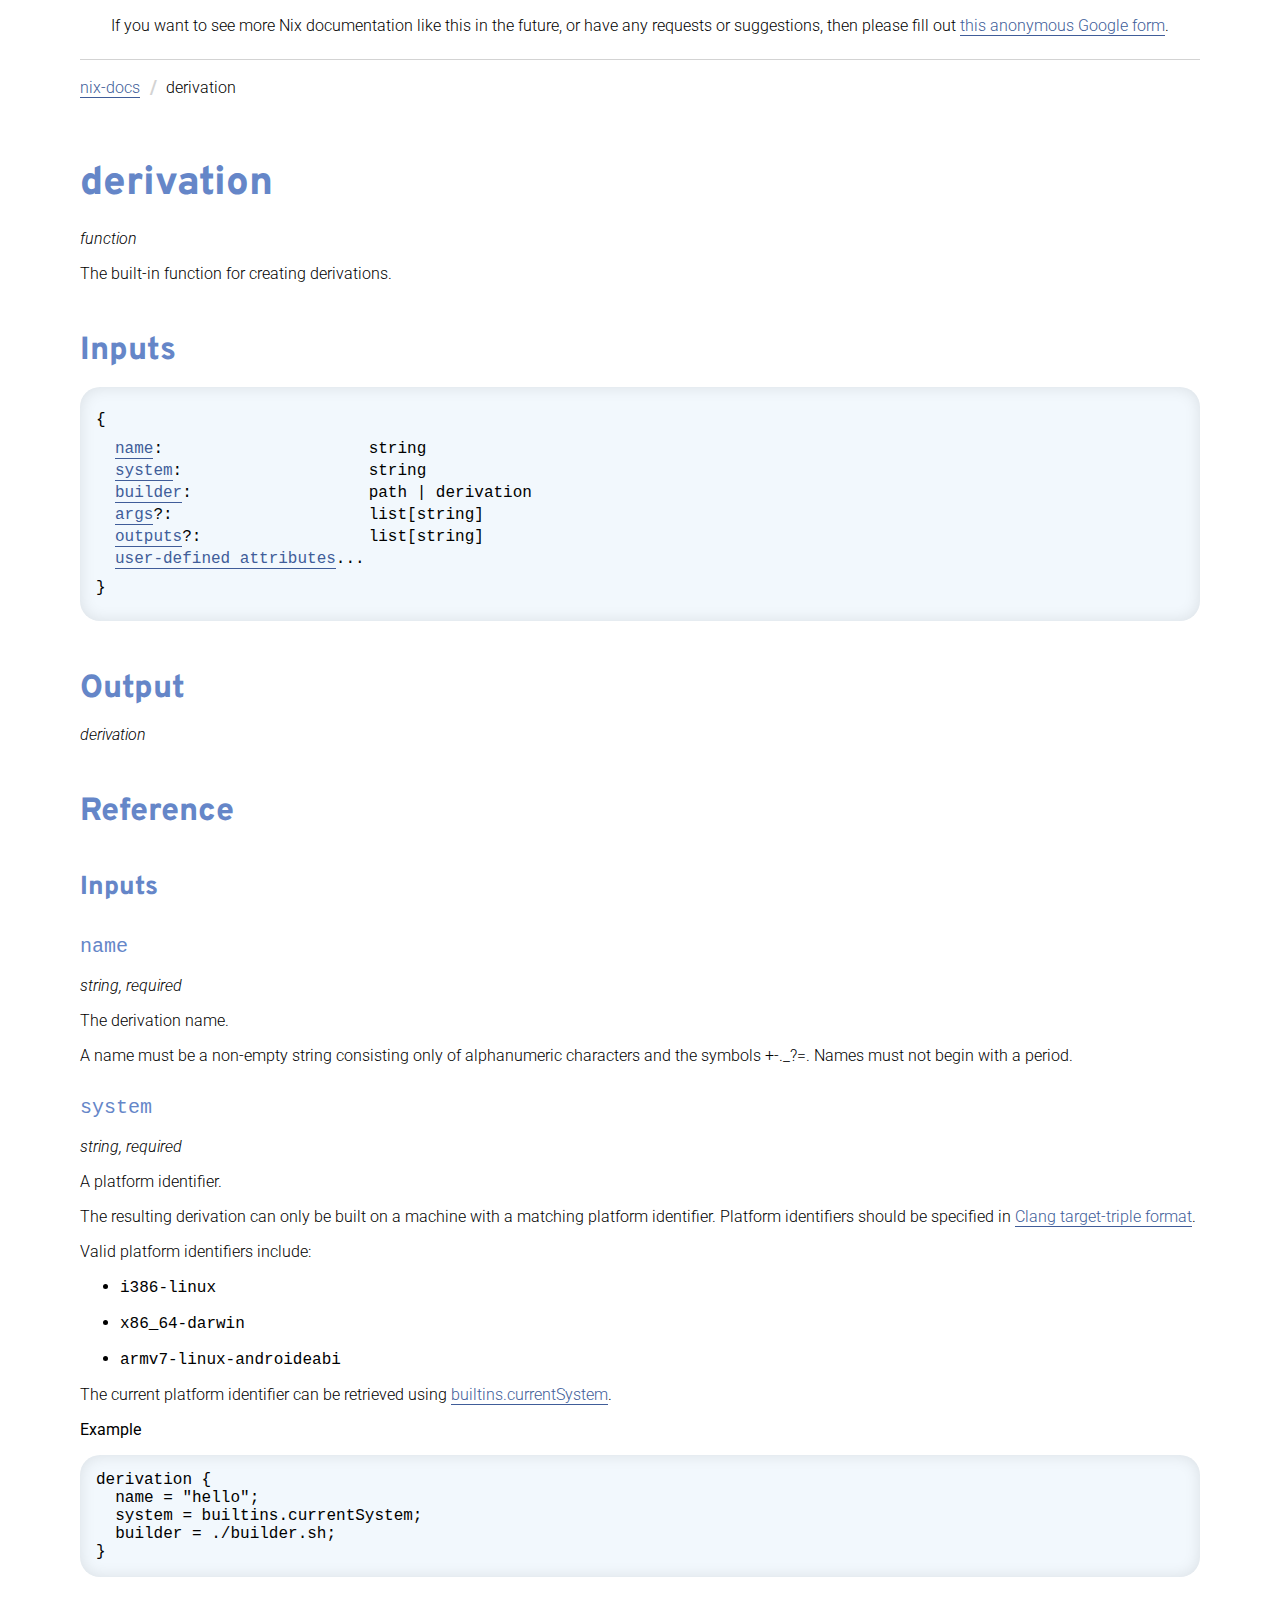
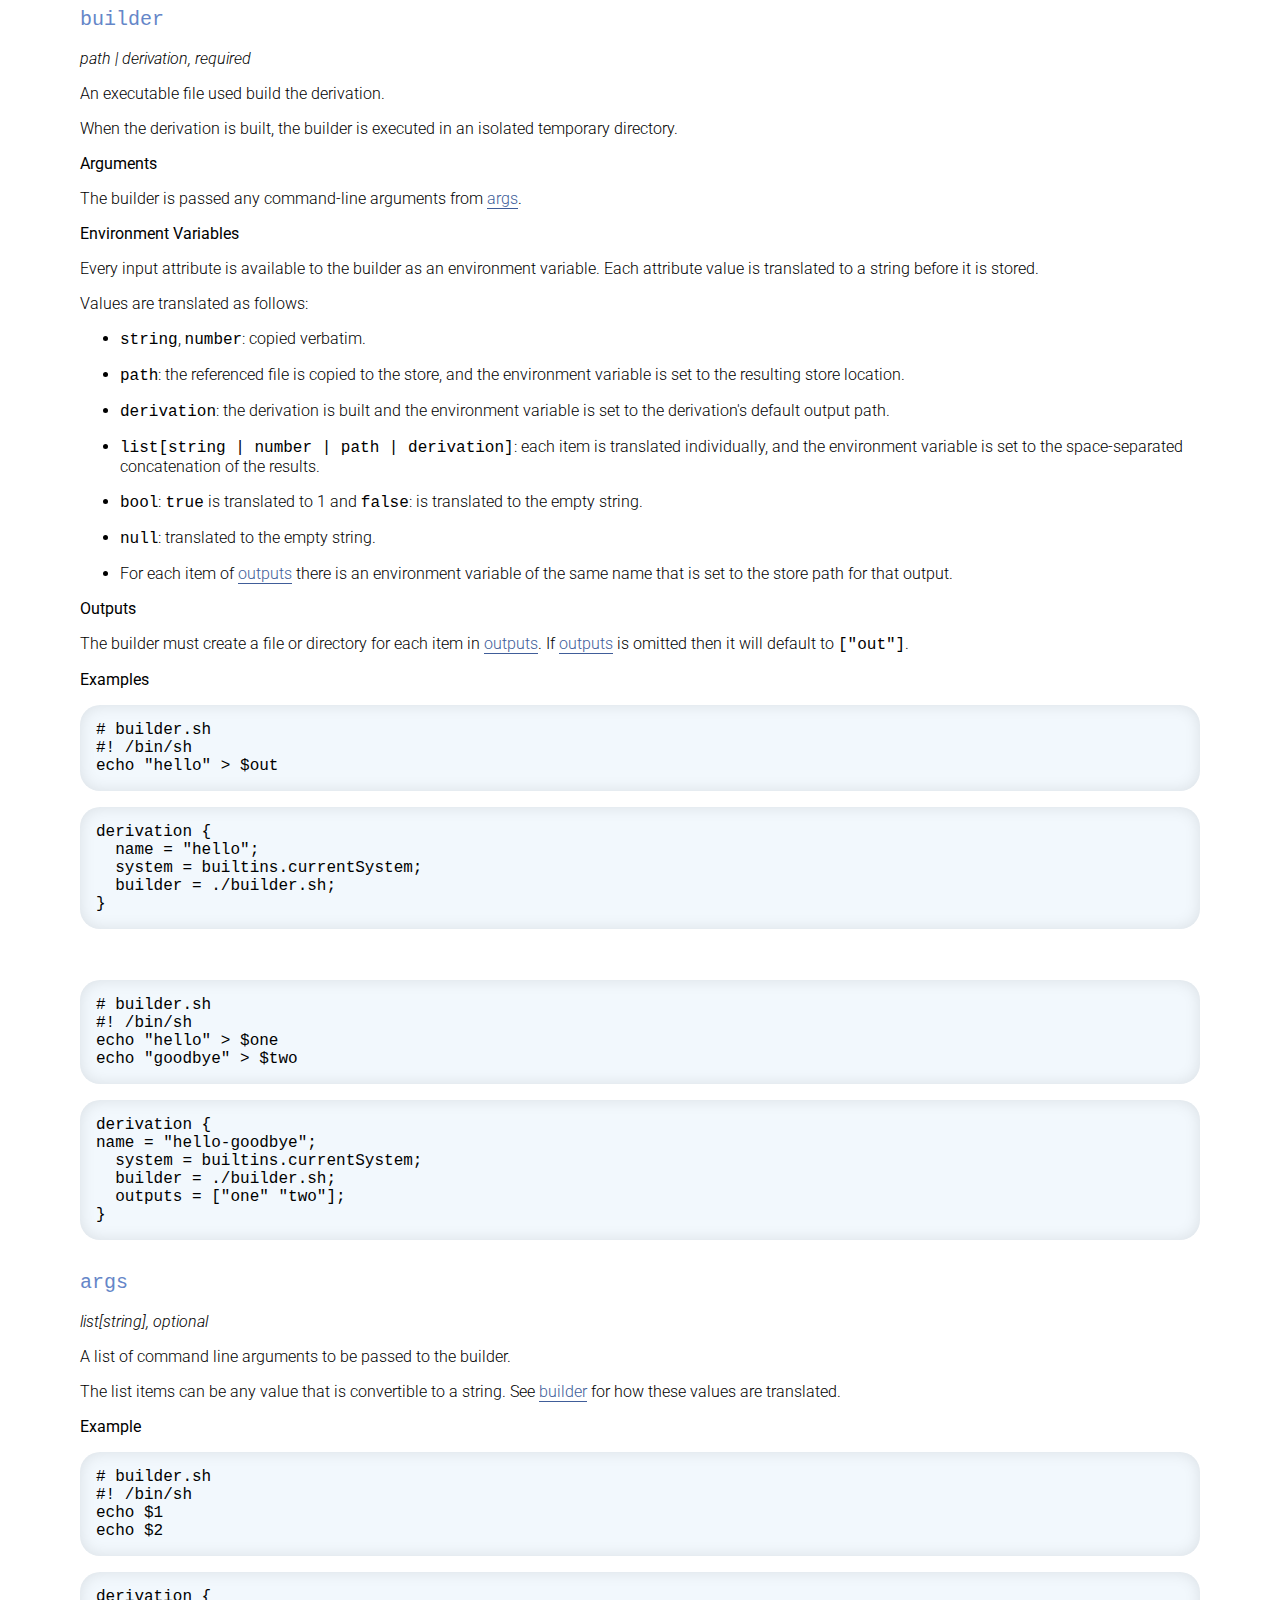
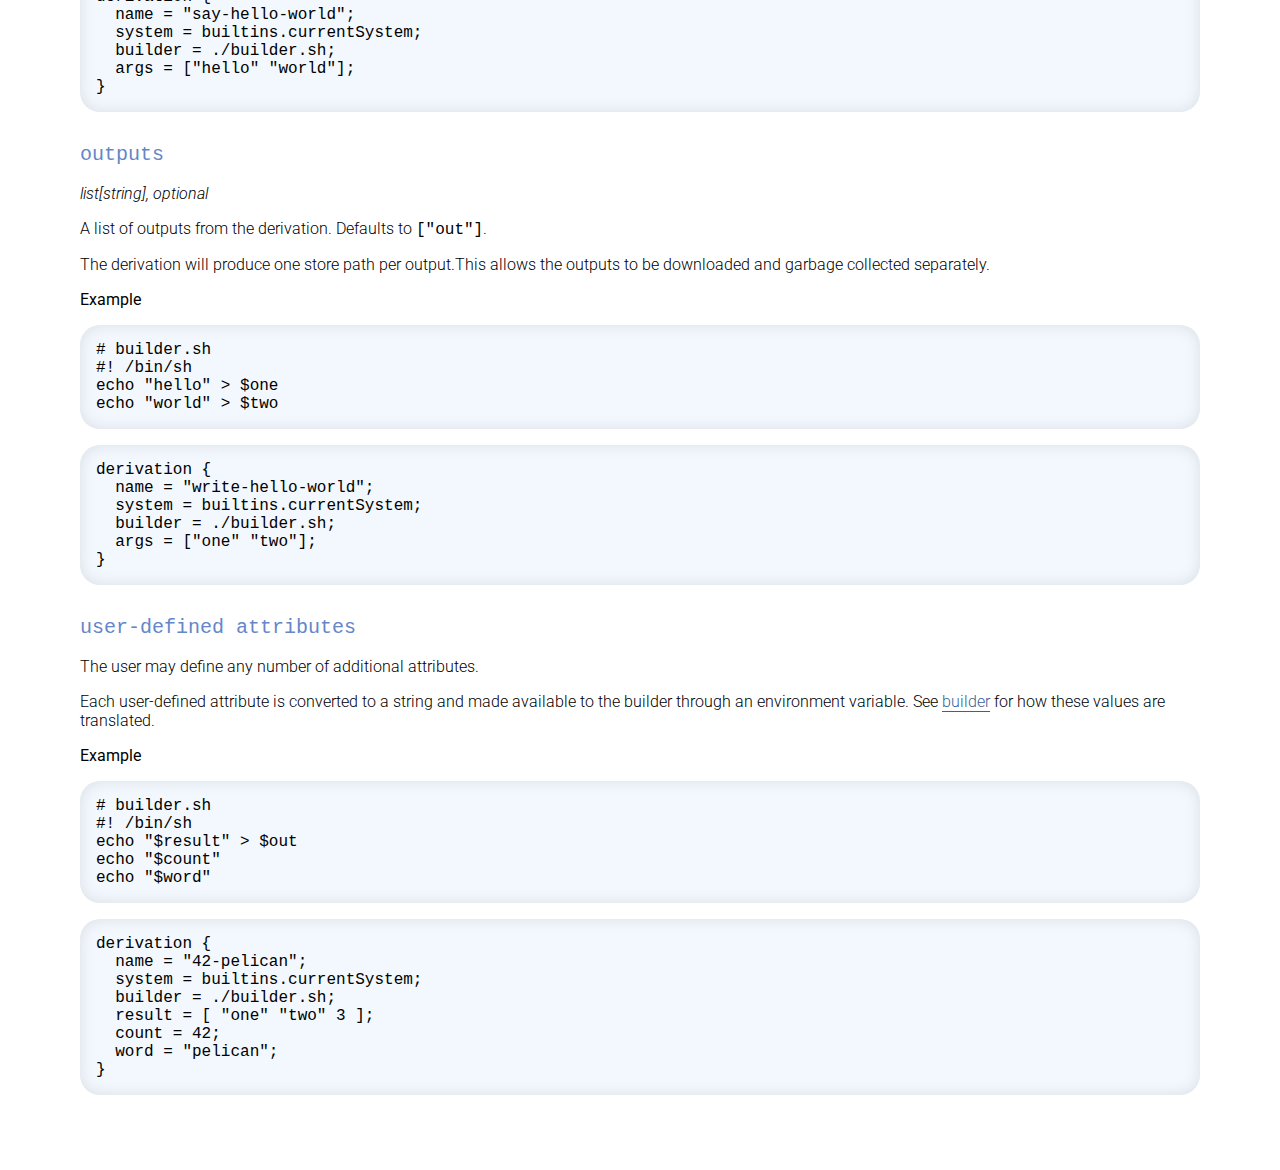
==== commit dc19a824: "clean up" ====
--- a/derivation.html
+++ b/derivation.html
@@ -8,6 +8,8 @@
 <link href="https://fonts.googleapis.com/css2?family=Overpass:wght@100;200;300;400;500;600;700;800;900&family=Roboto:wght@100;300;400;500;700;900&display=swap" rel="stylesheet">
 </head>
 <body>
+<p style="border-bottom: 1px solid lightgray; padding-bottom: 1.5em; text-align: center;">If you want to see more Nix documentation like this in the future, or have any requests or suggestions, then please fill out <a href="https://forms.gle/pHsadGb3mtSeCpuD9">this anonymous Google form</a>.</p>
+<div style="display: flex; align-items: center;"><a href="index.html">nix-docs</a><span style="font-size: 1.2em; color: lightgray; font-weight: bold; padding-left: 0.5em; padding-right: 0.5em;">/</span>derivation</div>
 <h1>derivation</h1>
 <p><i>function</i></p><p>The built-in function for creating derivations.</p>
 <h2>Inputs</h2>
@@ -35,6 +37,7 @@
 <td><a href="#reference-inputs-outputs">outputs</a>?:</td>
 <td>list[string]</td>
 </tr>
+<tr><td><a href="#reference-inputs-user-defined%20attributes">user-defined attributes</a>...</td></tr>
 </tbody>
 </table>
 <p style="margin-top: 0.5rem; margin-bottom: 0.5rem">}</p>
@@ -156,7 +159,7 @@
 <p>
 The list items can be any value that is convertible to a string. See <a href=#references-inputs-builder>builder</a> for how these values are translated.</p>
 <p>
-<b>Examples</b></p>
+<b>Example</b></p>
 <pre><code># builder.sh
 #! /bin/sh
 echo $1
@@ -173,7 +176,7 @@
 <p>
 The derivation will produce one store path per output.This allows the outputs to be downloaded and garbage collected separately.</p>
 <p>
-<b>Examples</b></p>
+<b>Example</b></p>
 <pre><code># builder.sh
 #! /bin/sh
 echo "hello" > $one
@@ -184,4 +187,25 @@
   builder = ./builder.sh;
   args = ["one" "two"];
 }</code></pre>
+<h5 id="reference-inputs-user-defined%20attributes" style="font-weight: 500;"><code>user-defined attributes</code></h5>
+<p>
+The user may define any number of additional attributes.</p>
+<p>
+Each user-defined attribute is converted to a string and made available to the builder through an environment variable. See <a href=#reference-inputs-builder>builder</a> for how these values are translated.</p>
+<p>
+<b>Example</b></p>
+<pre><code># builder.sh
+#! /bin/sh
+echo "$result" > $out
+echo "$count"
+echo "$word"</code></pre>
+<pre><code>derivation {
+  name = "42-pelican";
+  system = builtins.currentSystem;
+  builder = ./builder.sh;
+  result = [ "one" "two" 3 ];
+  count = 42;
+  word = "pelican";
+}</code></pre>
 </body>
+</html>
--- a/style.css
+++ b/style.css
@@ -0,0 +1,68 @@
+body {
+  font-family: 'Roboto', sans-serif;
+  font-size: 1rem;
+  font-weight: 300;
+  max-width: 70rem;
+  margin: auto;
+}
+
+h1, h2, h3, h4, h5 {
+  font-family: 'Overpass', sans-serif;
+  font-weight: 800;
+  color: rgb(101, 134, 200);
+  margin-top: 1.5em;
+  margin-bottom: 0.5em;
+}
+
+h1 {
+  font-size: 40px;
+}
+
+h2 {
+  font-size: 32px;
+}
+
+h3 {
+  font-size: 26px;
+}
+
+h4 {
+  font-size: 22px;
+}
+
+h5 {
+  font-size: 20px;
+}
+
+a {
+  text-decoration: none;
+  border-bottom: 1px solid;
+  color: #405D99;
+}
+
+li {
+  margin-top: 0.5em;
+  margin-bottom: 0.5em;
+}
+
+pre {
+  background: #f2f8fd;
+  color: #000000;
+  box-shadow: 0 0 1rem 0 rgba(0, 0, 0, 0.1) inset;
+  border-radius: 1.25rem;
+  padding: 1rem;
+  overflow: auto;
+}
+
+.code {
+  background: #f2f8fd;
+  color: #000000;
+  box-shadow: 0 0 1rem 0 rgba(0, 0, 0, 0.1) inset;
+  border-radius: 1.25rem;
+  padding: 1rem;
+  overflow: auto;
+}
+
+.comment {
+  color: rgb(115, 129, 145)
+}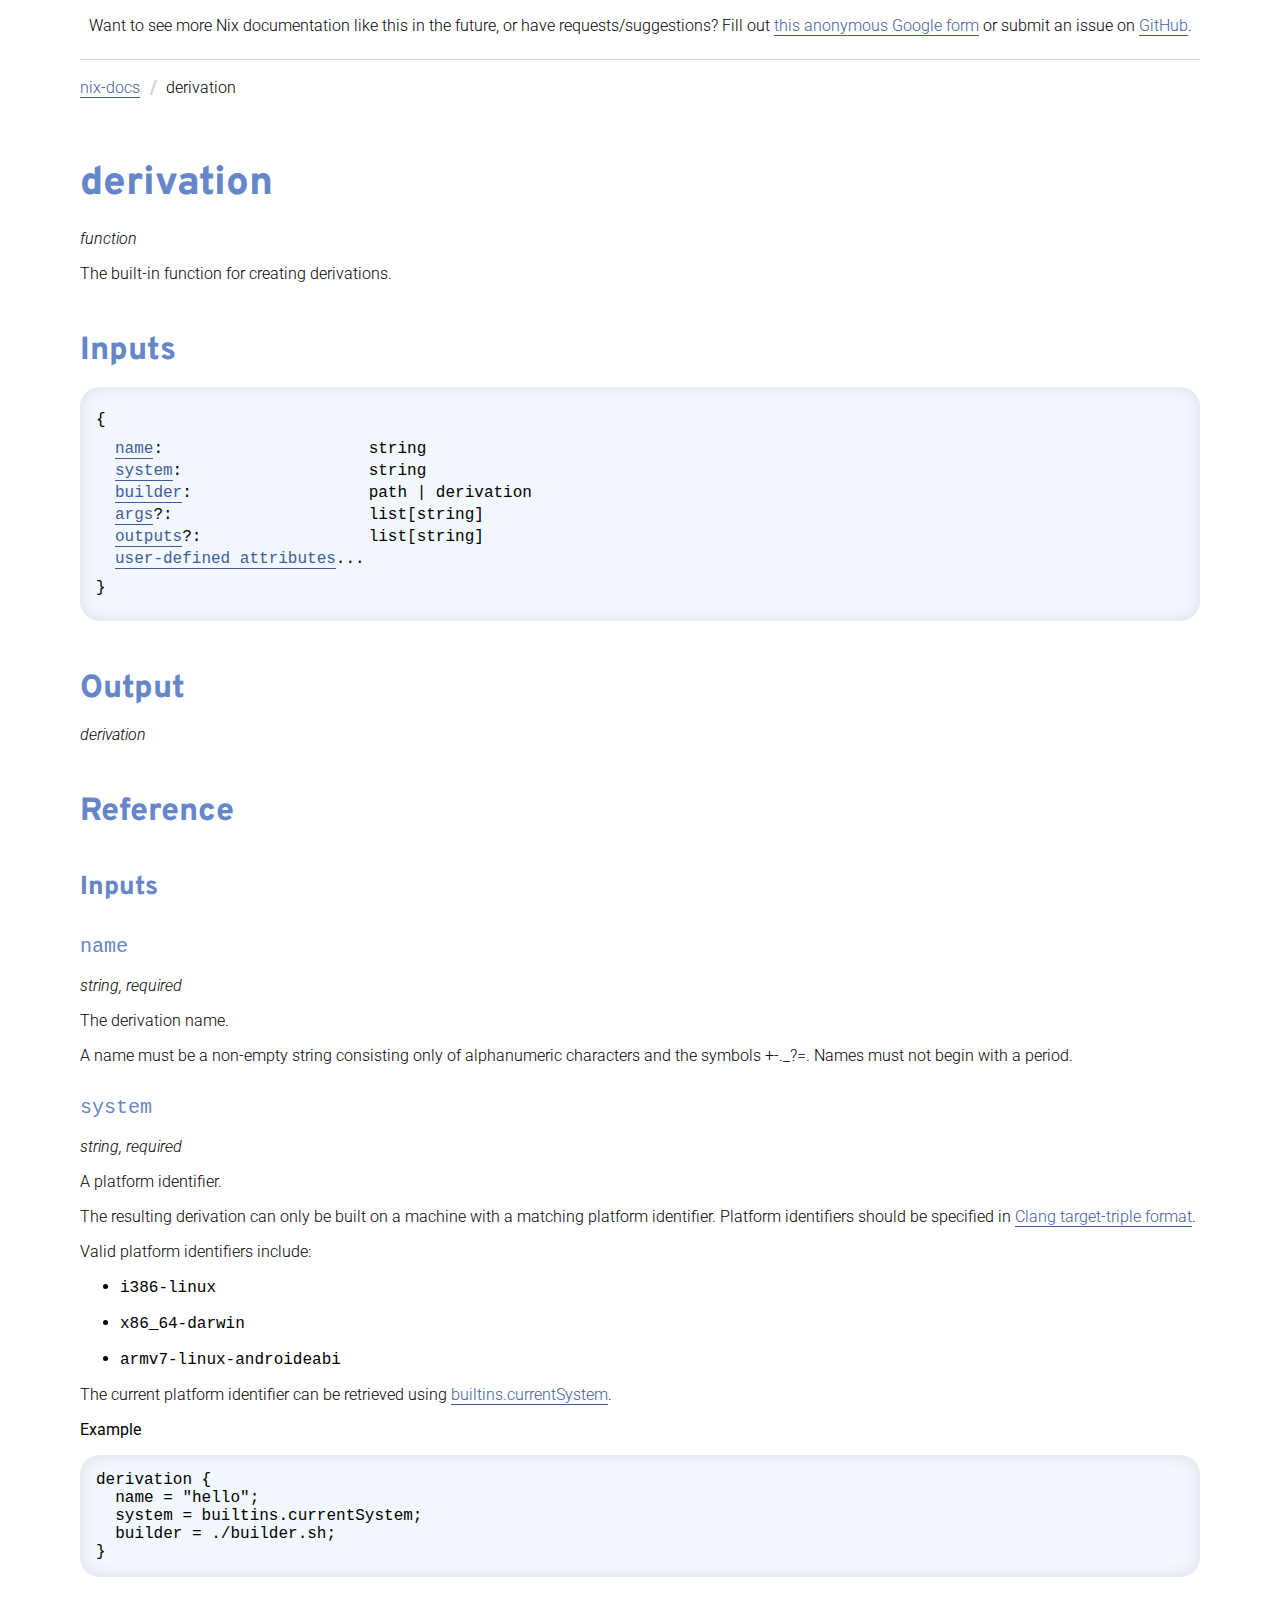
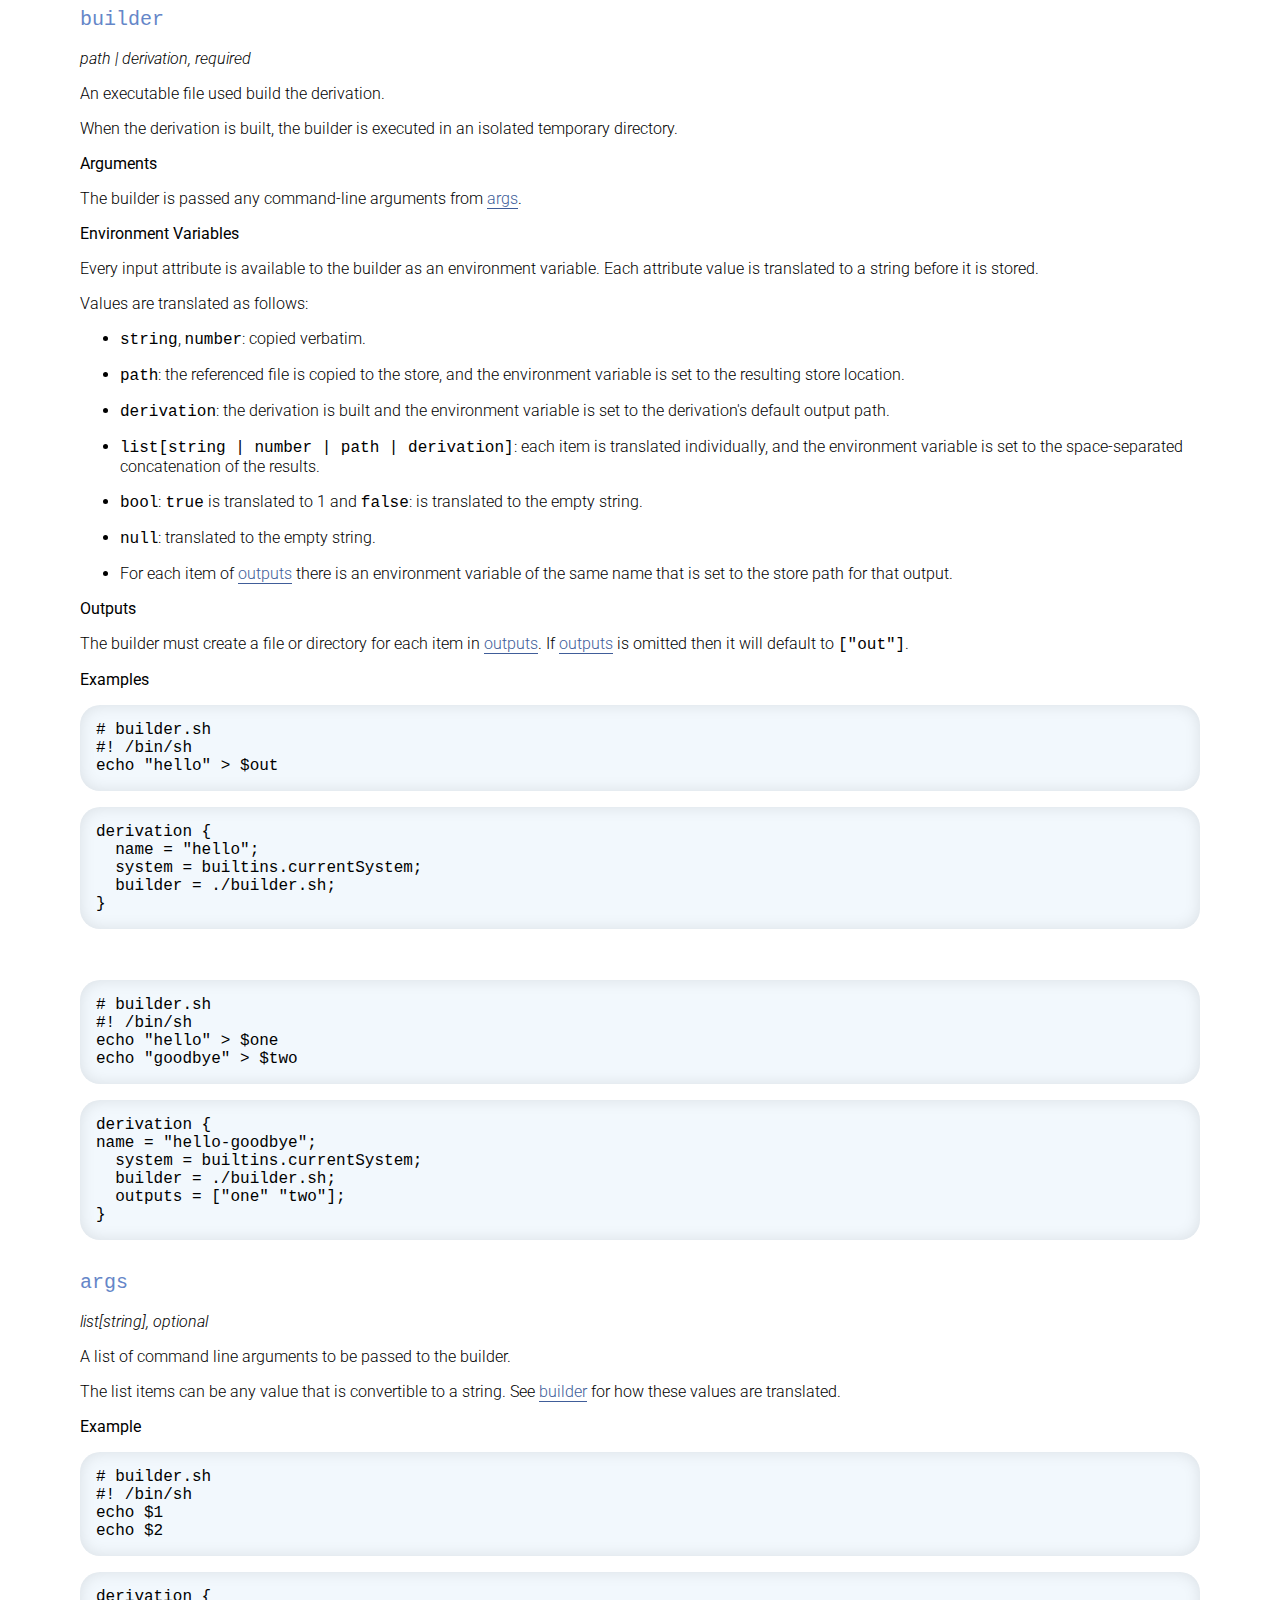
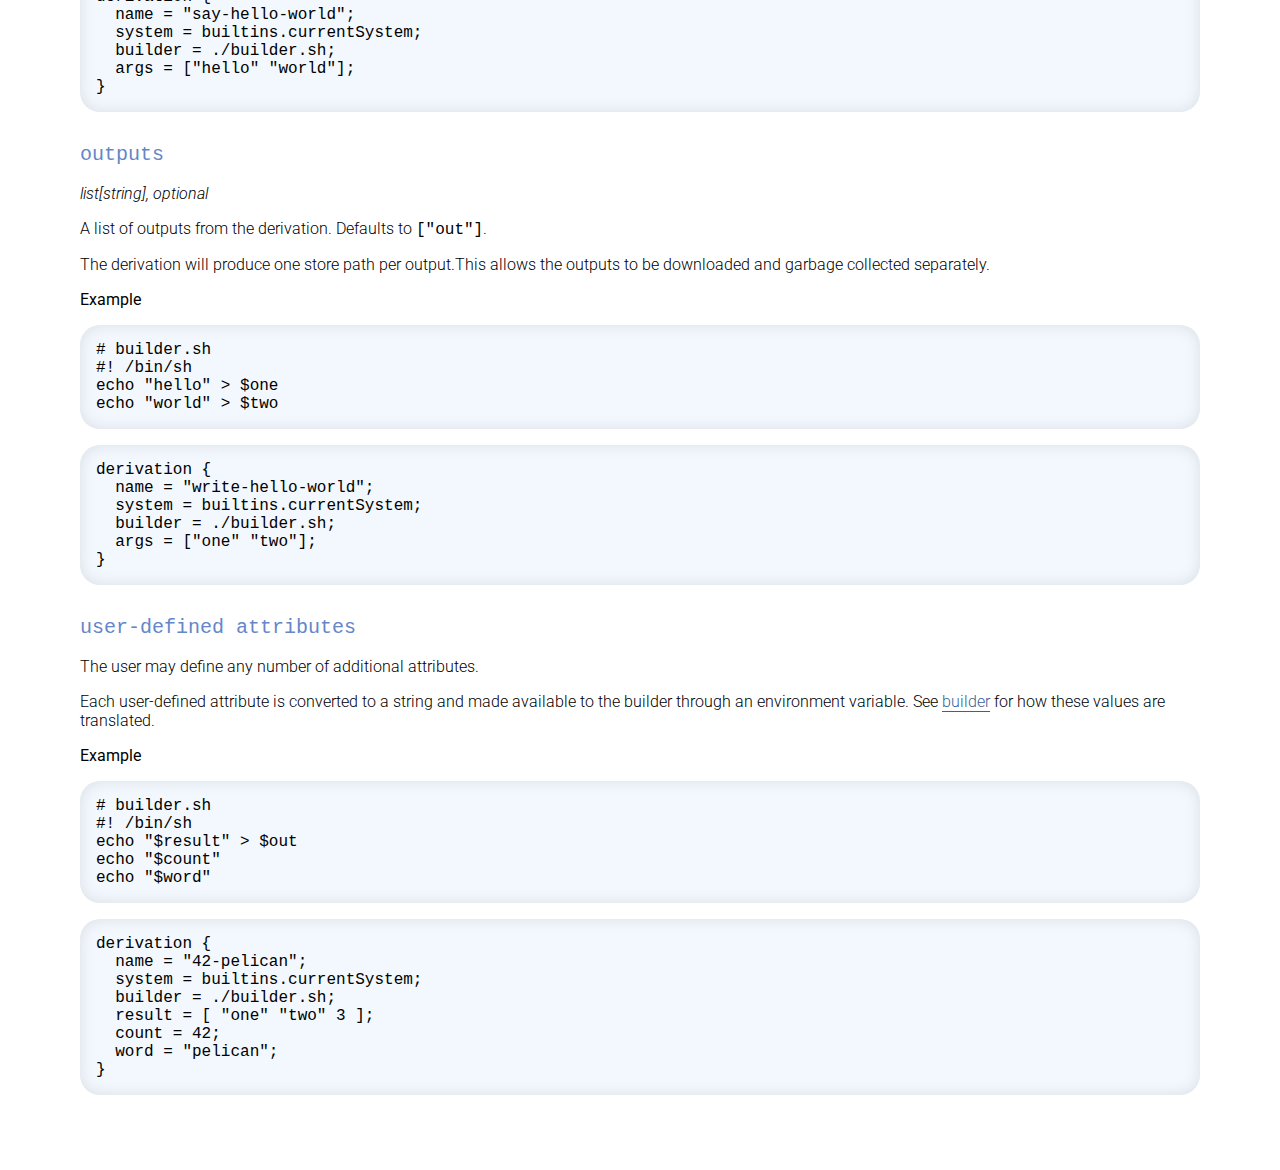
==== commit ad7de266: "add github link" ====
--- a/derivation.html
+++ b/derivation.html
@@ -8,7 +8,7 @@
 <link href="https://fonts.googleapis.com/css2?family=Overpass:wght@100;200;300;400;500;600;700;800;900&family=Roboto:wght@100;300;400;500;700;900&display=swap" rel="stylesheet">
 </head>
 <body>
-<p style="border-bottom: 1px solid lightgray; padding-bottom: 1.5em; text-align: center;">If you want to see more Nix documentation like this in the future, or have any requests or suggestions, then please fill out <a href="https://forms.gle/pHsadGb3mtSeCpuD9">this anonymous Google form</a>.</p>
+<p style="border-bottom: 1px solid lightgray; padding-bottom: 1.5em; text-align: center;">Want to see more Nix documentation like this in the future, or have requests/suggestions? Fill out <a href="https://forms.gle/pHsadGb3mtSeCpuD9">this anonymous Google form</a> or submit an issue on <a href="https://github.com/LightAndLight/nix-docs">GitHub</a>.</p>
 <div style="display: flex; align-items: center;"><a href="index.html">nix-docs</a><span style="font-size: 1.2em; color: lightgray; font-weight: bold; padding-left: 0.5em; padding-right: 0.5em;">/</span>derivation</div>
 <h1>derivation</h1>
 <p><i>function</i></p><p>The built-in function for creating derivations.</p>
